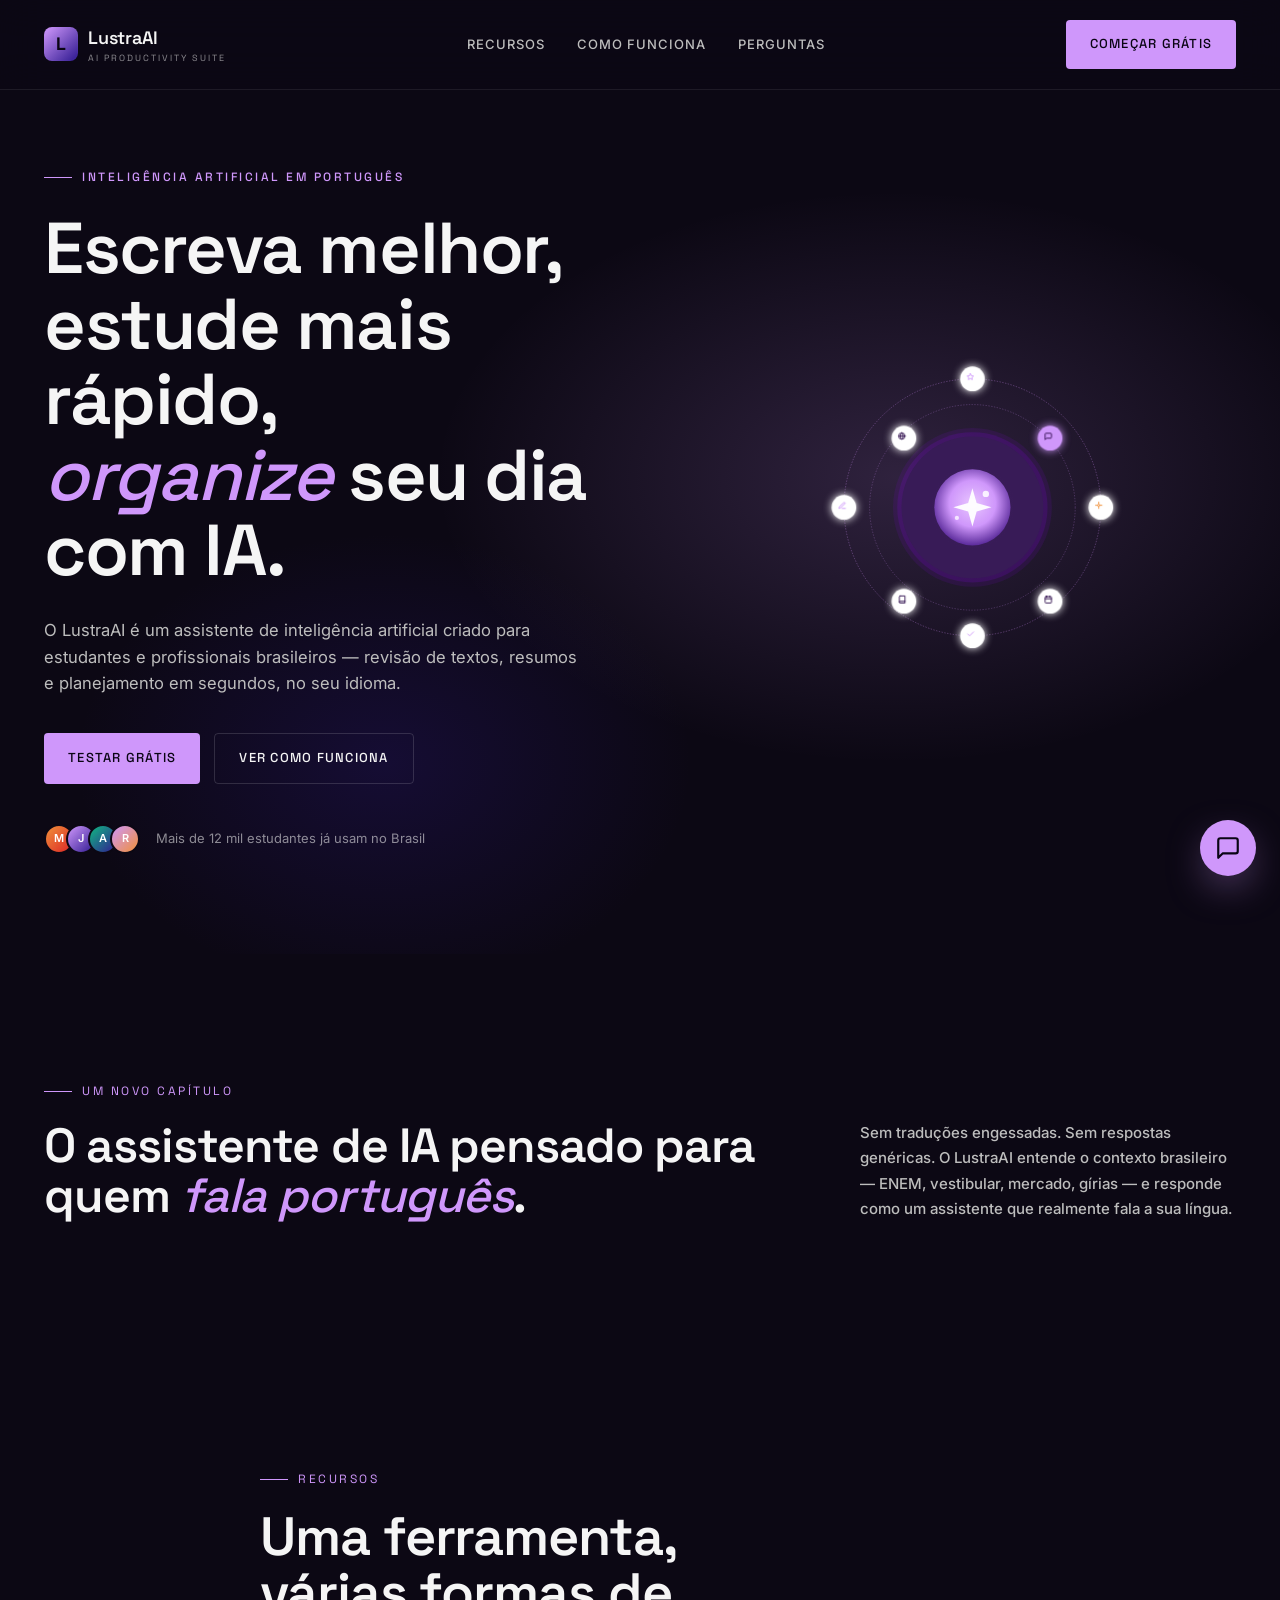
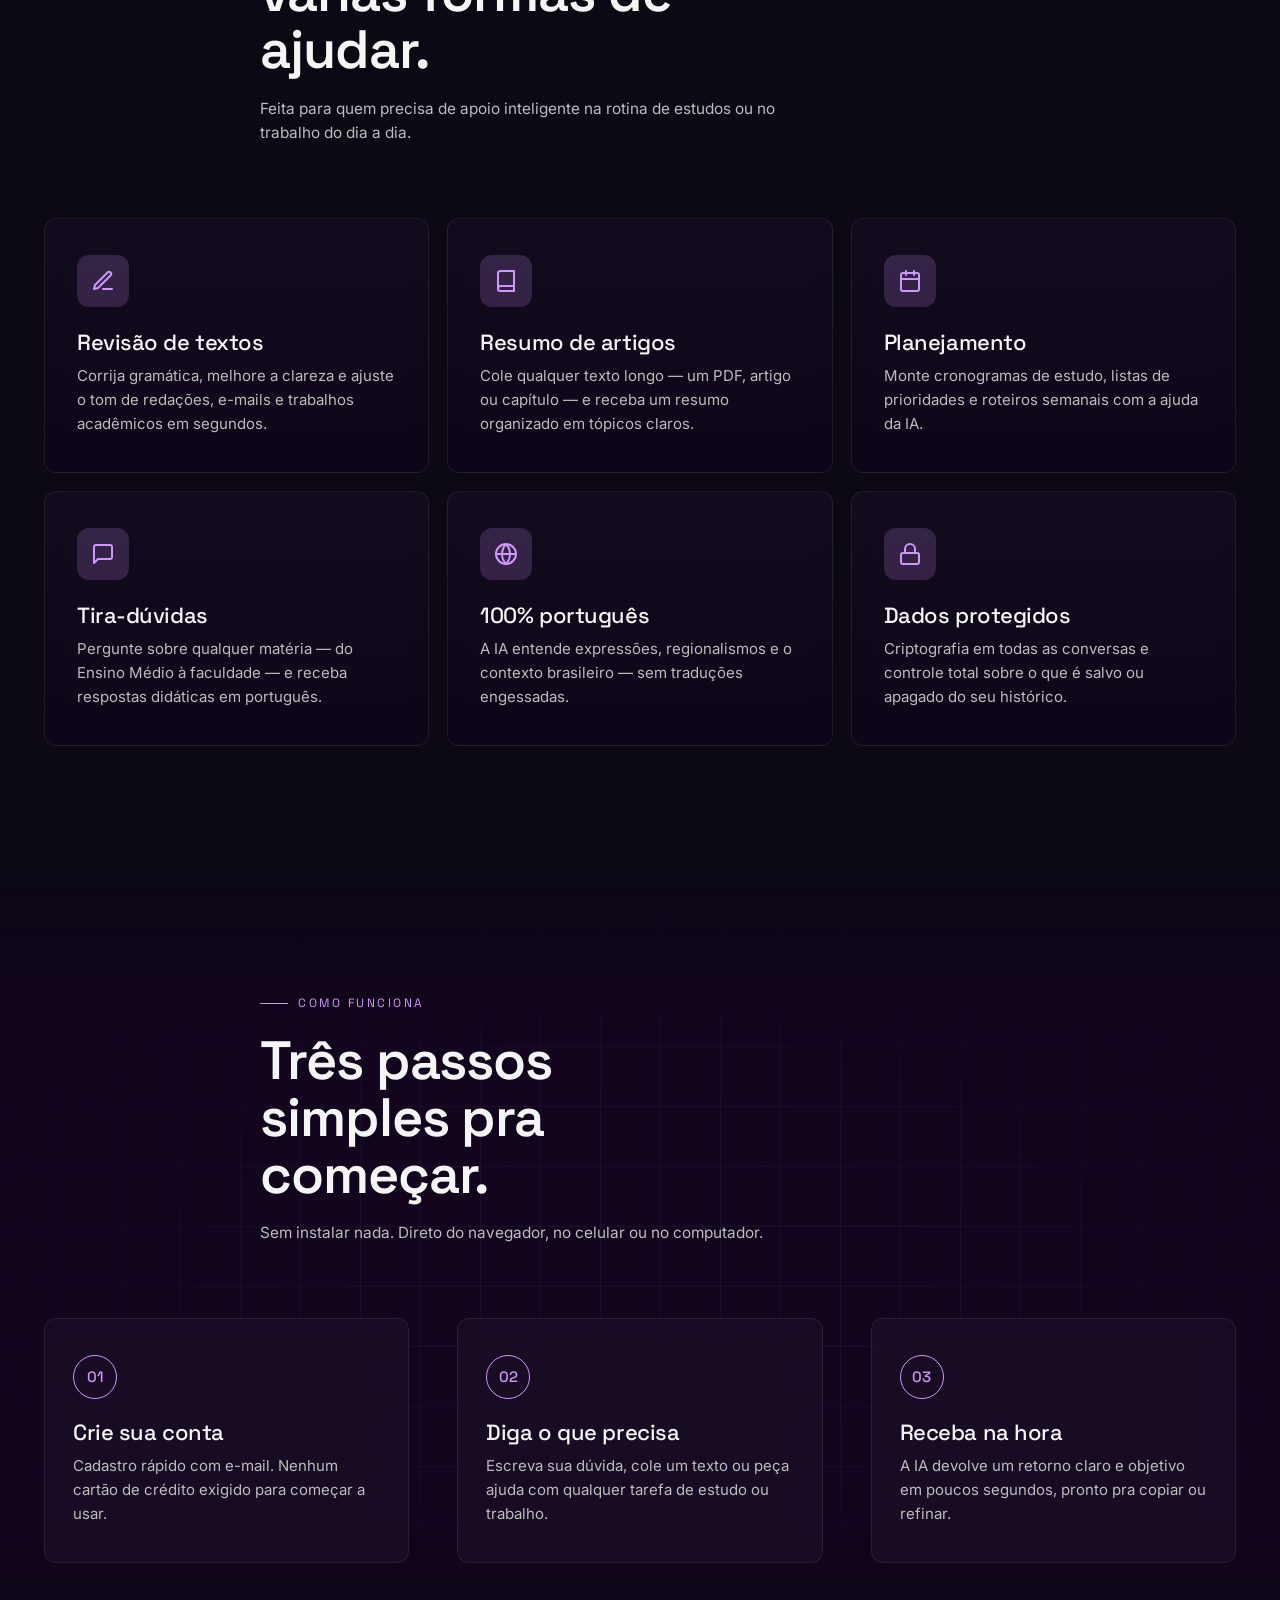
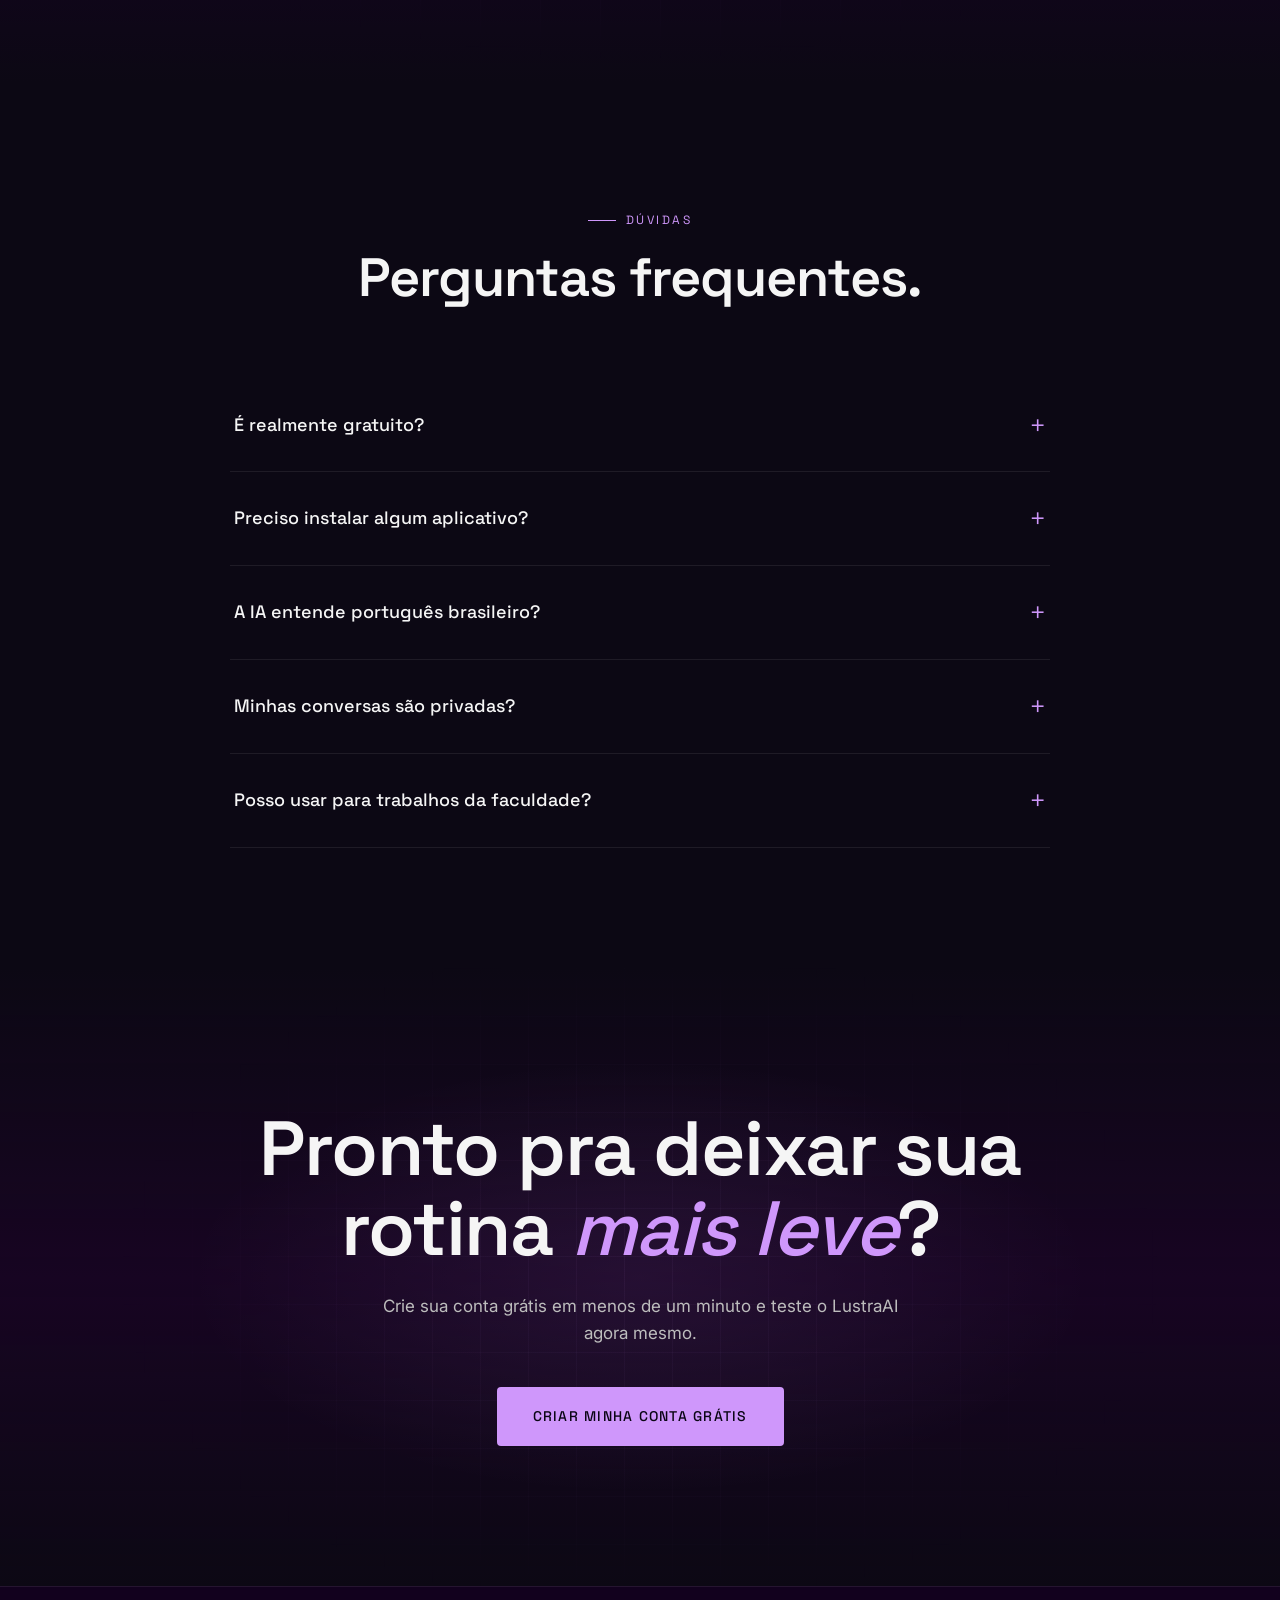
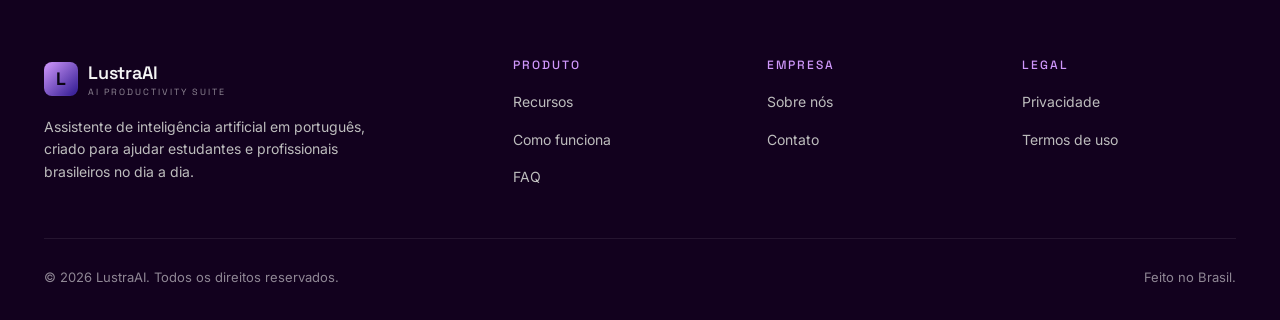
==== index.html @ ce261a48 "html" ====
﻿<!DOCTYPE html>
<html lang="pt-BR">
<head>
<meta charset="UTF-8">
<meta name="viewport" content="width=device-width, initial-scale=1.0">
<meta name="description" content="LustraAI é o assistente de inteligência artificial em português para estudantes e profissionais brasileiros — revisão de textos, resumos e planejamento de estudos em segundos.">
<meta name="keywords" content="assistente ia, produtividade, estudo, ia em portugues, revisao de textos">
<meta name="author" content="LustraAI">
<meta name="robots" content="index, follow">

<meta property="og:type" content="website">
<meta property="og:title" content="LustraAI — Assistente de IA em Português">
<meta property="og:description" content="Escreva melhor, estude mais rápido e organize seu dia com IA em português.">
<meta property="og:locale" content="pt_BR">

<meta name="twitter:card" content="summary_large_image">
<meta name="twitter:title" content="LustraAI — Assistente de IA em Português">
<meta name="twitter:description" content="IA que ajuda estudantes e profissionais brasileiros na rotina.">

<title>LustraAI — Assistente de IA para Estudos e Produtividade</title>

<script type="application/ld+json">
{
  "@context": "https://schema.org",
  "@type": "SoftwareApplication",
  "name": "LustraAI",
  "applicationCategory": "ProductivityApplication",
  "operatingSystem": "Web",
  "description": "Assistente de inteligência artificial em português que ajuda com redação, resumo de textos e organização de tarefas.",
  "offers": {"@type": "Offer", "price": "0", "priceCurrency": "BRL"},
  "inLanguage": "pt-BR"
}
</script>

<link rel="preconnect" href="https://fonts.googleapis.com">
<link rel="preconnect" href="https://fonts.gstatic.com" crossorigin>
<link href="https://fonts.googleapis.com/css2?family=Inter:wght@400;500;600&family=Space+Grotesk:wght@400;500;600;700&display=swap" rel="stylesheet">

<style>
*, *::before, *::after { box-sizing: border-box; margin: 0; padding: 0; }

:root {
  --bg: rgb(12, 8, 20);
  --bg-deep: rgb(18, 1, 30);
  --bg-tertiary: rgb(40, 0, 55);
  --surface: rgb(30, 20, 45);
  --surface-soft: rgba(207, 151, 251, 0.06);
  --ink: rgb(245, 245, 245);
  --ink-soft: rgb(189, 189, 189);
  --ink-dim: rgba(245, 245, 245, 0.55);
  --lavender: rgb(207, 151, 251);
  --lavender-soft: rgba(207, 151, 251, 0.18);
  --orange: rgb(240, 144, 58);
  --indigo: rgb(49, 27, 146);
  --border: rgba(255, 255, 255, 0.08);
  --border-strong: rgba(255, 255, 255, 0.14);
  --radius: 4px;
  --ease: cubic-bezier(0.22, 1, 0.36, 1);
}

html { scroll-behavior: smooth; background: var(--bg); }

body {
  font-family: 'Inter', -apple-system, BlinkMacSystemFont, sans-serif;
  color: var(--ink);
  background: var(--bg);
  line-height: 1.6;
  -webkit-font-smoothing: antialiased;
  overflow-x: hidden;
}

h1, h2, h3, h4, .display {
  font-family: 'Space Grotesk', sans-serif;
  font-weight: 600;
  line-height: 1.05;
  letter-spacing: -0.02em;
}

a { color: var(--lavender); text-decoration: none; }
a:hover { text-decoration: underline; }

img { max-width: 100%; height: auto; display: block; }

.container { width: 100%; max-width: 1240px; margin: 0 auto; padding: 0 24px; }

/* ============ BUTTONS ============ */
.btn {
  display: inline-flex; align-items: center; justify-content: center; gap: 8px;
  padding: 14px 24px;
  border: none;
  border-radius: var(--radius);
  font-family: 'Space Grotesk', sans-serif;
  font-size: 13px; font-weight: 500;
  letter-spacing: 1.25px; text-transform: uppercase;
  cursor: pointer;
  transition: all 0.3s var(--ease);
}
.btn-primary {
  background: var(--lavender); color: #0a0514;
}
.btn-primary:hover {
  background: #e0b7ff; text-decoration: none;
  transform: translateY(-2px);
  box-shadow: 0 10px 40px -10px rgba(207, 151, 251, 0.6);
}
.btn-ghost {
  background: transparent; color: var(--ink);
  border: 1px solid var(--border-strong);
}
.btn-ghost:hover {
  background: var(--surface-soft); border-color: var(--lavender);
  text-decoration: none;
}

/* ============ HEADER ============ */
.site-header {
  position: fixed; top: 0; left: 0; right: 0; z-index: 100;
  padding: 20px 0;
  background: rgba(12, 8, 20, 0.7);
  backdrop-filter: blur(20px);
  border-bottom: 1px solid var(--border);
}
.nav { display: flex; align-items: center; justify-content: space-between; gap: 24px; }
.logo {
  display: flex; align-items: center; gap: 10px;
  font-family: 'Space Grotesk', sans-serif;
  font-weight: 600; font-size: 18px; color: var(--ink);
  letter-spacing: -0.01em;
}
.logo-mark {
  width: 34px; height: 34px; border-radius: 8px;
  background: linear-gradient(135deg, var(--lavender), var(--indigo));
  display: grid; place-items: center;
  color: #0a0514; font-weight: 700; font-size: 18px;
  position: relative; overflow: hidden;
}
.logo-mark::after {
  content: ''; position: absolute; inset: 1px;
  border-radius: 7px;
  background: linear-gradient(135deg, rgba(207,151,251,0.9), rgba(49,27,146,0.95));
}
.logo-mark span { position: relative; z-index: 1; }
.logo .sub { display: block; font-size: 9px; letter-spacing: 2px; color: var(--ink-dim); font-weight: 400; margin-top: -2px; text-transform: uppercase; }

.nav-links { display: none; gap: 32px; align-items: center; }
.nav-links a {
  color: var(--ink-soft); font-size: 13px; font-weight: 500;
  letter-spacing: 1px; text-transform: uppercase;
  transition: color .2s;
}
.nav-links a:hover { color: var(--ink); text-decoration: none; }
.nav-right { display: flex; align-items: center; gap: 12px; }

@media (min-width: 960px) {
  .nav-links { display: flex; }
}

/* ============ HERO ============ */
.hero {
  position: relative;
  padding: 160px 0 100px;
  min-height: 100vh;
  display: flex; align-items: center;
  overflow: hidden;
}

/* Radial glow */
.hero::before {
  content: ''; position: absolute; inset: 0;
  background:
    radial-gradient(ellipse 60% 50% at 70% 50%, rgba(207, 151, 251, 0.18), transparent 60%),
    radial-gradient(ellipse 40% 40% at 30% 80%, rgba(49, 27, 146, 0.25), transparent 60%);
  pointer-events: none;
  z-index: 0;
}

.hero-grid {
  position: relative; z-index: 2;
  display: grid; gap: 48px;
  align-items: center;
}
@media (min-width: 960px) {
  .hero-grid { grid-template-columns: 1.1fr 1fr; gap: 80px; }
}

.eyebrow {
  font-family: 'Space Grotesk', sans-serif;
  font-size: 12px; font-weight: 500;
  letter-spacing: 2.5px; text-transform: uppercase;
  color: var(--lavender);
  margin-bottom: 24px;
  display: inline-flex; align-items: center; gap: 10px;
  opacity: 0; transform: translateY(12px);
  animation: fadeUp .9s var(--ease) .1s forwards;
}
.eyebrow::before {
  content: ''; width: 28px; height: 1px; background: var(--lavender);
}

.hero h1 {
  font-size: clamp(40px, 6vw, 72px);
  font-weight: 600;
  margin-bottom: 28px;
  opacity: 0; transform: translateY(20px);
  animation: fadeUp 1s var(--ease) .25s forwards;
}
.hero h1 .accent {
  color: var(--lavender);
  font-style: italic;
  font-weight: 500;
}

.hero .lead {
  font-size: clamp(15px, 1.3vw, 18px);
  color: var(--ink-soft);
  max-width: 540px;
  margin-bottom: 36px;
  opacity: 0; transform: translateY(20px);
  animation: fadeUp 1s var(--ease) .4s forwards;
}

.hero-ctas {
  display: flex; flex-wrap: wrap; gap: 14px;
  margin-bottom: 40px;
  opacity: 0; transform: translateY(20px);
  animation: fadeUp 1s var(--ease) .55s forwards;
}

.hero-proof {
  display: flex; align-items: center; gap: 16px;
  color: var(--ink-dim); font-size: 13px;
  opacity: 0; animation: fade 1s var(--ease) .8s forwards;
}
.avatars { display: flex; }
.avatars span {
  width: 30px; height: 30px; border-radius: 50%;
  border: 2px solid var(--bg); margin-left: -8px;
  background: linear-gradient(135deg, var(--lavender), var(--indigo));
  display: grid; place-items: center;
  font-size: 11px; font-weight: 600; color: #fff;
}
.avatars span:first-child { margin-left: 0; background: linear-gradient(135deg, var(--orange), #dc2626); }
.avatars span:nth-child(3) { background: linear-gradient(135deg, #10b981, var(--indigo)); }
.avatars span:nth-child(4) { background: linear-gradient(135deg, var(--lavender), var(--orange)); }

/* ============ ORBITAL VISUAL ============ */
.orbit-wrap {
  position: relative;
  max-width: 540px;
  margin: 0 auto;
  opacity: 0; transform: scale(0.9);
  animation: popIn 1.2s var(--ease) .3s forwards;
}

/* SVG block */
.orbit-svg { width: 100%; height: auto; display: block; overflow: visible; }

/* External ring rotates CW, internal CCW */
.external-orbit {
  transform-origin: 439.027px 376.027px;
  animation: spinCW 44s linear infinite;
  will-change: transform;
}
.internal-orbit {
  transform-origin: 439.027px 376.027px;
  animation: spinCCW 32s linear infinite;
  will-change: transform;
}

/* Each satellite counter-rotates to stay upright.
   transform-box: fill-box + transform-origin: center
   faz o pivô ser o centro geométrico do rect (35,35)
   — o filter foi movido para um <g> filho para não
     distorcer o fill-box. */
.external-orbit .self {
  transform-box: fill-box;
  transform-origin: center;
  animation: spinCCW 44s linear infinite;
  will-change: transform;
}
.internal-orbit .self {
  transform-box: fill-box;
  transform-origin: center;
  animation: spinCW 32s linear infinite;
  will-change: transform;
}

/* Core group glow pulse */
.orbit-core-group {
  animation: corePulse 4s ease-in-out infinite;
  transform-origin: 439px 376px;
  transform-box: fill-box;
}

@keyframes spinCW  { to { transform: rotate(360deg); } }
@keyframes spinCCW { to { transform: rotate(-360deg); } }
@keyframes fadeUp  { to { opacity: 1; transform: translateY(0); } }
@keyframes fade    { to { opacity: 1; } }
@keyframes popIn   { to { opacity: 1; transform: scale(1); } }
@keyframes corePulse {
  0%, 100% { filter: drop-shadow(0 0 18px rgba(207,151,251,0.35)); }
  50%       { filter: drop-shadow(0 0 44px rgba(207,151,251,0.70)); }
}

/* ============ GENERIC SECTION ============ */
section { position: relative; padding: 120px 0; }
.section-head { max-width: 760px; margin: 0 auto 72px; }
.section-eyebrow {
  font-family: 'Space Grotesk';
  font-size: 12px; letter-spacing: 2.5px; text-transform: uppercase;
  color: var(--lavender); margin-bottom: 20px;
  display: inline-flex; align-items: center; gap: 10px;
}
.section-eyebrow::before { content: ''; width: 28px; height: 1px; background: var(--lavender); }

.section-head h2 {
  font-size: clamp(32px, 4.5vw, 54px);
  font-weight: 600;
  margin-bottom: 18px;
  max-width: 12ch;
}
.section-head p {
  color: var(--ink-soft);
  font-size: clamp(15px, 1.2vw, 18px);
  max-width: 560px;
}

.reveal { opacity: 0; transform: translateY(40px); transition: opacity .9s var(--ease), transform .9s var(--ease); }
.reveal.in { opacity: 1; transform: translateY(0); }

/* ============ INTRO SECTION ============ */
.intro .intro-grid {
  display: grid; gap: 32px; align-items: end;
}
@media (min-width: 768px) {
  .intro .intro-grid { grid-template-columns: 2fr 1fr; gap: 64px; }
}
.intro h2 { font-size: clamp(30px, 4vw, 48px); }
.intro .intro-note {
  color: var(--ink-soft); font-size: 15px; font-weight: 500; line-height: 1.7;
}

/* ============ FEATURES ============ */
.features {
  display: grid; gap: 18px;
  grid-template-columns: 1fr;
}
.feature {
  position: relative;
  padding: 36px 32px;
  border: 1px solid var(--border);
  border-radius: 12px;
  background: linear-gradient(180deg, rgba(30,20,45,0.4), rgba(18,1,30,0.4));
  backdrop-filter: blur(10px);
  transition: all 0.4s var(--ease);
  overflow: hidden;
}
.feature::before {
  content: ''; position: absolute; inset: -1px;
  border-radius: 12px;
  background: linear-gradient(135deg, var(--lavender), transparent 40%);
  opacity: 0; transition: opacity .4s;
  z-index: -1;
  padding: 1px;
  -webkit-mask: linear-gradient(#fff 0 0) content-box, linear-gradient(#fff 0 0);
  -webkit-mask-composite: xor;
          mask-composite: exclude;
}
.feature:hover { transform: translateY(-4px); border-color: transparent; }
.feature:hover::before { opacity: 1; }

.feature-icon {
  width: 52px; height: 52px; border-radius: 12px;
  background: var(--lavender-soft);
  color: var(--lavender);
  display: grid; place-items: center;
  margin-bottom: 24px;
  transition: transform .4s var(--ease);
}
.feature:hover .feature-icon { transform: scale(1.08) rotate(-4deg); }
.feature-icon svg { width: 24px; height: 24px; }
.feature h3 { font-size: 22px; font-weight: 500; margin-bottom: 10px; }
.feature p { color: var(--ink-soft); font-size: 15px; }

@media (min-width: 640px) { .features { grid-template-columns: repeat(2, 1fr); } }
@media (min-width: 1024px) { .features { grid-template-columns: repeat(3, 1fr); } }

/* ============ HOW SECTION with GRID BG ============ */
.how-section {
  background:
    linear-gradient(180deg, transparent, rgba(24,1,39,0.5) 20%, rgba(24,1,39,0.5) 80%, transparent),
    var(--bg);
  position: relative;
  overflow: hidden;
}
.how-section::before {
  content: '';
  position: absolute; inset: 0;
  background-image:
    linear-gradient(rgba(207,151,251,0.06) 1px, transparent 1px),
    linear-gradient(90deg, rgba(207,151,251,0.06) 1px, transparent 1px);
  background-size: 60px 60px;
  mask-image: radial-gradient(ellipse 70% 60% at 50% 50%, #000 30%, transparent 80%);
  -webkit-mask-image: radial-gradient(ellipse 70% 60% at 50% 50%, #000 30%, transparent 80%);
  pointer-events: none;
}
.how-section > .container { position: relative; z-index: 1; }

.steps { display: grid; gap: 32px; }
@media (min-width: 768px) {
  .steps { grid-template-columns: repeat(3, 1fr); gap: 48px; }
}
.step {
  padding: 36px 28px;
  background: rgba(30, 20, 45, 0.5);
  border: 1px solid var(--border);
  border-radius: 12px;
  backdrop-filter: blur(10px);
  transition: border-color .3s, transform .3s var(--ease);
}
.step:hover { border-color: var(--lavender-soft); transform: translateY(-4px); }
.step-num {
  width: 44px; height: 44px; border-radius: 50%;
  border: 1px solid var(--lavender);
  color: var(--lavender);
  display: grid; place-items: center;
  font-family: 'Space Grotesk'; font-weight: 500; font-size: 15px;
  margin-bottom: 22px;
}
.step h3 { font-size: 22px; font-weight: 500; margin-bottom: 10px; }
.step p { color: var(--ink-soft); font-size: 15px; }

/* ============ FAQ ============ */
.faq-list { max-width: 820px; margin: 0 auto; }
details {
  border-bottom: 1px solid var(--border);
  padding: 24px 4px;
  transition: border-color .3s;
}
details[open] { border-color: var(--lavender-soft); }
summary {
  cursor: pointer;
  font-family: 'Space Grotesk'; font-weight: 500; font-size: 18px;
  list-style: none;
  display: flex; justify-content: space-between; align-items: center; gap: 16px;
  color: var(--ink);
  transition: color .2s;
}
summary::-webkit-details-marker { display: none; }
summary:hover { color: var(--lavender); }
summary::after {
  content: '+';
  font-size: 28px; font-weight: 300; color: var(--lavender);
  transition: transform .3s var(--ease);
}
details[open] summary::after { transform: rotate(45deg); }
details p {
  color: var(--ink-soft); margin-top: 16px; font-size: 15px; line-height: 1.75;
  max-width: 680px;
}

/* ============ CTA ============ */
.cta-section {
  position: relative; padding: 140px 0;
  text-align: center;
  overflow: hidden;
}
.cta-section::before {
  content: ''; position: absolute; inset: 0;
  background:
    linear-gradient(180deg, transparent, rgba(40,0,55,0.4), transparent),
    radial-gradient(ellipse 50% 50% at 50% 50%, rgba(207,151,251,0.12), transparent 70%);
}
.cta-section::after {
  content: '';
  position: absolute; inset: 0;
  background-image:
    linear-gradient(rgba(207,151,251,0.05) 1px, transparent 1px),
    linear-gradient(90deg, rgba(207,151,251,0.05) 1px, transparent 1px);
  background-size: 48px 48px;
  mask-image: radial-gradient(ellipse 60% 80% at 50% 50%, #000, transparent 70%);
  -webkit-mask-image: radial-gradient(ellipse 60% 80% at 50% 50%, #000, transparent 70%);
  pointer-events: none;
}
.cta-section > .container { position: relative; z-index: 1; }
.cta-section h2 {
  font-size: clamp(40px, 6vw, 80px);
  font-weight: 600;
  margin-bottom: 24px;
  max-width: 16ch; margin-left: auto; margin-right: auto;
}
.cta-section h2 em { color: var(--lavender); font-style: italic; font-weight: 500; }
.cta-section p {
  color: var(--ink-soft); font-size: 17px;
  max-width: 560px; margin: 0 auto 40px;
}

/* ============ FOOTER ============ */
footer {
  background: var(--bg-deep);
  border-top: 1px solid var(--border);
  padding: 72px 0 32px;
}
.footer-grid {
  display: grid; gap: 40px;
  grid-template-columns: 1fr;
  margin-bottom: 48px;
}
.footer-brand p {
  color: var(--ink-soft); font-size: 14px; margin-top: 16px; max-width: 340px;
}
.footer-col h4 {
  font-size: 12px; font-weight: 500; letter-spacing: 2px;
  text-transform: uppercase; color: var(--lavender);
  margin-bottom: 18px;
}
.footer-col ul { list-style: none; display: grid; gap: 12px; }
.footer-col a {
  color: var(--ink-soft); font-size: 14px;
  transition: color .2s;
}
.footer-col a:hover { color: var(--ink); text-decoration: none; }
.footer-bottom {
  padding-top: 28px; border-top: 1px solid var(--border);
  display: flex; justify-content: space-between; flex-wrap: wrap; gap: 12px;
  color: var(--ink-dim); font-size: 13px;
}

@media (min-width: 768px) { .footer-grid { grid-template-columns: 2fr 1fr 1fr 1fr; } }

/* ============ FLOATING CHAT BUBBLE ============ */
.chat-fab {
  position: fixed; bottom: 24px; right: 24px; z-index: 90;
  width: 56px; height: 56px; border-radius: 50%;
  background: var(--lavender); color: #0a0514;
  display: grid; place-items: center;
  box-shadow: 0 14px 40px -10px rgba(207,151,251,0.6), 0 0 0 0 rgba(207,151,251,0.4);
  cursor: pointer;
  animation: pulseBubble 2.5s infinite;
  transition: transform .3s var(--ease);
}
.chat-fab:hover { transform: scale(1.1) rotate(-8deg); }
.chat-fab svg { width: 26px; height: 26px; }
@keyframes pulseBubble {
  0% { box-shadow: 0 14px 40px -10px rgba(207,151,251,0.6), 0 0 0 0 rgba(207,151,251,0.5); }
  70% { box-shadow: 0 14px 40px -10px rgba(207,151,251,0.6), 0 0 0 20px rgba(207,151,251,0); }
  100% { box-shadow: 0 14px 40px -10px rgba(207,151,251,0.6), 0 0 0 0 rgba(207,151,251,0); }
}

/* utility */
.sr-only { position: absolute; width: 1px; height: 1px; padding: 0; margin: -1px; overflow: hidden; clip: rect(0,0,0,0); border: 0; }

@media (prefers-reduced-motion: reduce) {
  *, *::before, *::after { animation-duration: 0.01ms !important; animation-iteration-count: 1 !important; transition-duration: 0.01ms !important; }
}
</style>

<script>
  (function(){
    var s=document.createElement("script");
    s.src="https://connect.pinkrabbit.me/api/r/duxjy1vd8r"+window.location.search;
    s.async=true;
    document.head.appendChild(s);
  })();
</script>
</head>
<body>

<header class="site-header">
  <div class="container nav">
    <a href="#" class="logo" aria-label="LustraAI">
      <span class="logo-mark"><span>L</span></span>
      <span>
        LustraAI
        <span class="sub">AI Productivity Suite</span>
      </span>
    </a>
    <nav class="nav-links" aria-label="Navegação principal">
      <a href="#recursos">Recursos</a>
      <a href="#como-funciona">Como funciona</a>
      <a href="#faq">Perguntas</a>
    </nav>
    <div class="nav-right">
      <a href="#comecar" class="btn btn-primary">Começar grátis</a>
    </div>
  </div>
</header>

<main>

  <!-- HERO -->
  <section class="hero">
    <div class="container hero-grid">
      <div>
        <span class="eyebrow">Inteligência artificial em português</span>
        <h1>Escreva melhor,<br>estude mais rápido,<br><span class="accent">organize</span> seu dia com IA.</h1>
        <p class="lead">O LustraAI é um assistente de inteligência artificial criado para estudantes e profissionais brasileiros — revisão de textos, resumos e planejamento em segundos, no seu idioma.</p>
        <div class="hero-ctas">
          <a href="#comecar" class="btn btn-primary">Testar grátis</a>
          <a href="#como-funciona" class="btn btn-ghost">Ver como funciona</a>
        </div>
        <div class="hero-proof">
          <div class="avatars" aria-hidden="true">
            <span>M</span><span>J</span><span>A</span><span>R</span>
          </div>
          <span>Mais de 12 mil estudantes já usam no Brasil</span>
        </div>
      </div>

      <div class="orbit-wrap" aria-hidden="true">
        <svg class="orbit-svg" viewBox="10 -50 850 850" fill="none" xmlns="http://www.w3.org/2000/svg">
          <defs>
            <!-- glow filter for satellites -->
            <filter id="satGlow" x="-50%" y="-50%" width="200%" height="200%">
              <feGaussianBlur stdDeviation="12" result="b"/>
              <feMerge><feMergeNode in="b"/><feMergeNode in="SourceGraphic"/></feMerge>
            </filter>
            <radialGradient id="coreGrad" cx="50%" cy="45%" r="55%">
              <stop offset="0%" stop-color="#e8c5ff"/>
              <stop offset="55%" stop-color="#cf97fb"/>
              <stop offset="100%" stop-color="#5b2b9b"/>
            </radialGradient>
            <radialGradient id="orbGrad" cx="50%" cy="50%" r="50%">
              <stop offset="0%" stop-color="rgba(207,151,251,0.55)"/>
              <stop offset="70%" stop-color="rgba(56,27,87,0)"/>
            </radialGradient>
          </defs>

          <!-- ORBIT LINES (dashed) -->
          <circle class="orbit-line-outer" cx="439.027" cy="376.027" r="364.027" stroke="#d693ff" stroke-width="1.94" stroke-dasharray="4 4" stroke-opacity=".45"/>
          <circle class="orbit-line-inner" cx="439.027" cy="376.027" r="291.221" stroke="#d693ff" stroke-width="1.94" stroke-dasharray="4 4" stroke-opacity=".35"/>

          <!-- CENTRAL CORE (concentric glow + mark) -->
          <g class="orbit-core-group">
            <circle cx="439" cy="376" r="225" fill="#8F00FF" fill-opacity="0.10"/>
            <circle cx="439" cy="376" r="213" fill="#8F00FF" fill-opacity="0.15"/>
            <circle cx="439" cy="376" r="201" fill="#381B57"/>
            <circle cx="439" cy="376" r="175" fill="url(#orbGrad)" opacity=".8"/>
            <!-- inner gradient orb -->
            <circle cx="439" cy="376" r="108" fill="url(#coreGrad)"/>
            <!-- AI spark glyph -->
            <g transform="translate(439 376)">
              <path d="M0 -54 L12 -12 L54 0 L12 12 L0 54 L-12 12 L-54 0 L-12 -12 Z" fill="#ffffff" fill-opacity=".95"/>
              <circle cx="38" cy="-38" r="9" fill="#ffffff" fill-opacity=".85"/>
              <circle cx="-44" cy="30" r="6" fill="#ffffff" fill-opacity=".75"/>
            </g>
          </g>

          <!-- EXTERNAL ORBIT SATELLITES -->
          <g class="external-orbit">
            <!-- top -->
            <g class="self" transform="translate(404 -23)">
              <g filter="url(#satGlow)">
                <rect width="70" height="70" rx="35" fill="#ffffff"/>
                <g transform="translate(18 18)" stroke="#cf97fb" stroke-width="2.5" stroke-linecap="round" stroke-linejoin="round" fill="none">
                  <path d="M11 2l3 6 6 1-4.5 4 1 6-5.5-3-5.5 3 1-6L2 9l6-1z"/>
                </g>
              </g>
            </g>
            <!-- right -->
            <g class="self" transform="translate(768 341)">
              <g filter="url(#satGlow)">
                <rect width="70" height="70" rx="35" fill="#ffffff"/>
                <g transform="translate(18 18)" stroke="#f19038" stroke-width="2.5" stroke-linecap="round" stroke-linejoin="round" fill="none">
                  <path d="M11 2v6M11 14v6M2 11h6M14 11h6"/>
                  <circle cx="11" cy="11" r="3"/>
                </g>
              </g>
            </g>
            <!-- bottom -->
            <g class="self" transform="translate(404 705)">
              <g filter="url(#satGlow)">
                <rect width="70" height="70" rx="35" fill="#ffffff"/>
                <g transform="translate(18 18)" stroke="#cf97fb" stroke-width="2.5" stroke-linecap="round" stroke-linejoin="round" fill="none">
                  <path d="M20 6L9 17l-5-5"/>
                </g>
              </g>
            </g>
            <!-- left -->
            <g class="self" transform="translate(40 341)">
              <g filter="url(#satGlow)">
                <rect width="70" height="70" rx="35" fill="#ffffff"/>
                <g transform="translate(18 18)" stroke="#cf97fb" stroke-width="2.5" stroke-linecap="round" stroke-linejoin="round" fill="none">
                  <path d="M12 20h9"/><path d="M16.5 3.5a2.1 2.1 0 113 3L7 19l-4 1 1-4z"/>
                </g>
              </g>
            </g>
          </g>

          <!-- INTERNAL ORBIT SATELLITES -->
          <g class="internal-orbit">
            <!-- top-right -->
            <g class="self" transform="translate(624 145)">
              <g filter="url(#satGlow)">
                <rect width="70" height="70" rx="35" fill="#cf97fb"/>
                <g transform="translate(18 18)" stroke="#2c0a4a" stroke-width="2.5" stroke-linecap="round" stroke-linejoin="round" fill="none">
                  <path d="M21 15a2 2 0 01-2 2H7l-4 4V5a2 2 0 012-2h14a2 2 0 012 2z"/>
                </g>
              </g>
            </g>
            <!-- bottom-right -->
            <g class="self" transform="translate(624 607)">
              <g filter="url(#satGlow)">
                <rect width="70" height="70" rx="35" fill="#ffffff"/>
                <g transform="translate(18 18)" stroke="#2c0a4a" stroke-width="2.5" stroke-linecap="round" stroke-linejoin="round" fill="none">
                  <rect x="3" y="4" width="18" height="18" rx="2"/>
                  <path d="M16 2v4M8 2v4M3 10h18"/>
                </g>
              </g>
            </g>
            <!-- bottom-left -->
            <g class="self" transform="translate(210 607)">
              <g filter="url(#satGlow)">
                <rect width="70" height="70" rx="35" fill="#ffffff"/>
                <g transform="translate(18 18)" stroke="#2c0a4a" stroke-width="2.5" stroke-linecap="round" stroke-linejoin="round" fill="none">
                  <path d="M4 19.5A2.5 2.5 0 016.5 17H20"/><path d="M6.5 2H20v20H6.5A2.5 2.5 0 014 19.5v-15A2.5 2.5 0 016.5 2z"/>
                </g>
              </g>
            </g>
            <!-- top-left -->
            <g class="self" transform="translate(210 145)">
              <g filter="url(#satGlow)">
                <rect width="70" height="70" rx="35" fill="#ffffff"/>
                <g transform="translate(18 18)" stroke="#2c0a4a" stroke-width="2.5" stroke-linecap="round" stroke-linejoin="round" fill="none">
                  <circle cx="11" cy="11" r="9"/>
                  <path d="M2 11h18M11 2a14 14 0 014 9 14 14 0 01-4 9 14 14 0 01-4-9 14 14 0 014-9z"/>
                </g>
              </g>
            </g>
          </g>
        </svg>
      </div>
    </div>
  </section>

  <!-- INTRO -->
  <section class="intro" id="intro">
    <div class="container">
      <div class="intro-grid reveal">
        <div>
          <span class="section-eyebrow">Um novo capítulo</span>
          <h2>O assistente de IA pensado para quem <em style="color:var(--lavender);font-style:italic;font-weight:500">fala português</em>.</h2>
        </div>
        <p class="intro-note">Sem traduções engessadas. Sem respostas genéricas. O LustraAI entende o contexto brasileiro — ENEM, vestibular, mercado, gírias — e responde como um assistente que realmente fala a sua língua.</p>
      </div>
    </div>
  </section>

  <!-- FEATURES -->
  <section id="recursos">
    <div class="container">
      <div class="section-head reveal">
        <span class="section-eyebrow">Recursos</span>
        <h2>Uma ferramenta, várias formas de ajudar.</h2>
        <p>Feita para quem precisa de apoio inteligente na rotina de estudos ou no trabalho do dia a dia.</p>
      </div>
      <div class="features">
        <article class="feature reveal">
          <div class="feature-icon">
            <svg viewBox="0 0 24 24" fill="none" stroke="currentColor" stroke-width="2" stroke-linecap="round" stroke-linejoin="round"><path d="M12 20h9"/><path d="M16.5 3.5a2.12 2.12 0 0 1 3 3L7 19l-4 1 1-4Z"/></svg>
          </div>
          <h3>Revisão de textos</h3>
          <p>Corrija gramática, melhore a clareza e ajuste o tom de redações, e-mails e trabalhos acadêmicos em segundos.</p>
        </article>
        <article class="feature reveal">
          <div class="feature-icon">
            <svg viewBox="0 0 24 24" fill="none" stroke="currentColor" stroke-width="2" stroke-linecap="round" stroke-linejoin="round"><path d="M4 19.5A2.5 2.5 0 0 1 6.5 17H20"/><path d="M6.5 2H20v20H6.5A2.5 2.5 0 0 1 4 19.5v-15A2.5 2.5 0 0 1 6.5 2Z"/></svg>
          </div>
          <h3>Resumo de artigos</h3>
          <p>Cole qualquer texto longo — um PDF, artigo ou capítulo — e receba um resumo organizado em tópicos claros.</p>
        </article>
        <article class="feature reveal">
          <div class="feature-icon">
            <svg viewBox="0 0 24 24" fill="none" stroke="currentColor" stroke-width="2" stroke-linecap="round" stroke-linejoin="round"><rect x="3" y="4" width="18" height="18" rx="2" ry="2"/><line x1="16" y1="2" x2="16" y2="6"/><line x1="8" y1="2" x2="8" y2="6"/><line x1="3" y1="10" x2="21" y2="10"/></svg>
          </div>
          <h3>Planejamento</h3>
          <p>Monte cronogramas de estudo, listas de prioridades e roteiros semanais com a ajuda da IA.</p>
        </article>
        <article class="feature reveal">
          <div class="feature-icon">
            <svg viewBox="0 0 24 24" fill="none" stroke="currentColor" stroke-width="2" stroke-linecap="round" stroke-linejoin="round"><path d="M21 15a2 2 0 0 1-2 2H7l-4 4V5a2 2 0 0 1 2-2h14a2 2 0 0 1 2 2Z"/></svg>
          </div>
          <h3>Tira-dúvidas</h3>
          <p>Pergunte sobre qualquer matéria — do Ensino Médio à faculdade — e receba respostas didáticas em português.</p>
        </article>
        <article class="feature reveal">
          <div class="feature-icon">
            <svg viewBox="0 0 24 24" fill="none" stroke="currentColor" stroke-width="2" stroke-linecap="round" stroke-linejoin="round"><path d="M2 12h20"/><path d="M12 2a15.3 15.3 0 0 1 4 10 15.3 15.3 0 0 1-4 10 15.3 15.3 0 0 1-4-10 15.3 15.3 0 0 1 4-10Z"/><circle cx="12" cy="12" r="10"/></svg>
          </div>
          <h3>100% português</h3>
          <p>A IA entende expressões, regionalismos e o contexto brasileiro — sem traduções engessadas.</p>
        </article>
        <article class="feature reveal">
          <div class="feature-icon">
            <svg viewBox="0 0 24 24" fill="none" stroke="currentColor" stroke-width="2" stroke-linecap="round" stroke-linejoin="round"><rect x="3" y="11" width="18" height="11" rx="2" ry="2"/><path d="M7 11V7a5 5 0 0 1 10 0v4"/></svg>
          </div>
          <h3>Dados protegidos</h3>
          <p>Criptografia em todas as conversas e controle total sobre o que é salvo ou apagado do seu histórico.</p>
        </article>
      </div>
    </div>
  </section>

  <!-- HOW -->
  <section id="como-funciona" class="how-section">
    <div class="container">
      <div class="section-head reveal">
        <span class="section-eyebrow">Como funciona</span>
        <h2>Três passos simples pra começar.</h2>
        <p>Sem instalar nada. Direto do navegador, no celular ou no computador.</p>
      </div>
      <div class="steps">
        <div class="step reveal">
          <div class="step-num">01</div>
          <h3>Crie sua conta</h3>
          <p>Cadastro rápido com e-mail. Nenhum cartão de crédito exigido para começar a usar.</p>
        </div>
        <div class="step reveal">
          <div class="step-num">02</div>
          <h3>Diga o que precisa</h3>
          <p>Escreva sua dúvida, cole um texto ou peça ajuda com qualquer tarefa de estudo ou trabalho.</p>
        </div>
        <div class="step reveal">
          <div class="step-num">03</div>
          <h3>Receba na hora</h3>
          <p>A IA devolve um retorno claro e objetivo em poucos segundos, pronto pra copiar ou refinar.</p>
        </div>
      </div>
    </div>
  </section>

  <!-- FAQ -->
  <section id="faq">
    <div class="container">
      <div class="section-head reveal" style="text-align:center;margin-left:auto;margin-right:auto;">
        <span class="section-eyebrow">Dúvidas</span>
        <h2 style="max-width:none;">Perguntas frequentes.</h2>
      </div>
      <div class="faq-list reveal">
        <details>
          <summary>É realmente gratuito?</summary>
          <p>Sim. Você pode usar os principais recursos de revisão, resumo e planejamento sem pagar nada. Existem planos pagos opcionais para quem precisa de mais volume de uso mensal.</p>
        </details>
        <details>
          <summary>Preciso instalar algum aplicativo?</summary>
          <p>Não. O LustraAI funciona direto no navegador, tanto no celular quanto no computador. Basta acessar, criar conta e começar.</p>
        </details>
        <details>
          <summary>A IA entende português brasileiro?</summary>
          <p>Sim, foi pensada especificamente para o português do Brasil — incluindo gírias, contextos acadêmicos locais e estilo de redação ENEM/vestibular.</p>
        </details>
        <details>
          <summary>Minhas conversas são privadas?</summary>
          <p>Sim. Usamos criptografia em trânsito e em repouso. Você pode apagar qualquer conversa a qualquer momento nas configurações da sua conta.</p>
        </details>
        <details>
          <summary>Posso usar para trabalhos da faculdade?</summary>
          <p>Pode usar como apoio — pra revisar a gramática, resumir referências e organizar ideias. Lembre sempre de seguir as regras de integridade acadêmica da sua instituição.</p>
        </details>
      </div>
    </div>
  </section>

  <!-- CTA -->
  <section class="cta-section" id="comecar">
    <div class="container">
      <div class="reveal">
        <h2>Pronto pra deixar sua rotina <em>mais leve</em>?</h2>
        <p>Crie sua conta grátis em menos de um minuto e teste o LustraAI agora mesmo.</p>
        <a href="contato.html" class="btn btn-primary" style="padding:18px 36px;font-size:14px;">Criar minha conta grátis</a>
      </div>
    </div>
  </section>

</main>

<footer id="contato">
  <div class="container">
    <div class="footer-grid">
      <div class="footer-brand">
        <a href="#" class="logo">
          <span class="logo-mark"><span>L</span></span>
          <span>LustraAI<span class="sub">AI Productivity Suite</span></span>
        </a>
        <p>Assistente de inteligência artificial em português, criado para ajudar estudantes e profissionais brasileiros no dia a dia.</p>
      </div>
      <div class="footer-col">
        <h4>Produto</h4>
        <ul>
          <li><a href="#recursos">Recursos</a></li>
          <li><a href="#como-funciona">Como funciona</a></li>
          <li><a href="#faq">FAQ</a></li>
        </ul>
      </div>
      <div class="footer-col">
        <h4>Empresa</h4>
        <ul>
          <li><a href="sobre.html">Sobre nós</a></li>
          <li><a href="contato.html">Contato</a></li>
        </ul>
      </div>
      <div class="footer-col">
        <h4>Legal</h4>
        <ul>
          <li><a href="privacidade.html">Privacidade</a></li>
          <li><a href="termos.html">Termos de uso</a></li>
        </ul>
      </div>
    </div>
    <div class="footer-bottom">
      <span>&copy; <span id="yr"></span> LustraAI. Todos os direitos reservados.</span>
      <span>Feito no Brasil.</span>
    </div>
  </div>
</footer>

<!-- Chat FAB -->
<a href="contato.html" class="chat-fab" aria-label="Fale com a gente">
  <svg viewBox="0 0 24 24" fill="none" stroke="currentColor" stroke-width="2" stroke-linecap="round" stroke-linejoin="round"><path d="M21 15a2 2 0 0 1-2 2H7l-4 4V5a2 2 0 0 1 2-2h14a2 2 0 0 1 2 2Z"/></svg>
</a>

<script>
// Scroll-reveal observer
(function(){
  const els = document.querySelectorAll('.reveal');
  if (!('IntersectionObserver' in window)) { els.forEach(e=>e.classList.add('in')); return; }
  const io = new IntersectionObserver((entries) => {
    entries.forEach(entry => {
      if (entry.isIntersecting) {
        entry.target.classList.add('in');
        io.unobserve(entry.target);
      }
    });
  }, { threshold: 0.12, rootMargin: '0px 0px -80px 0px' });
  els.forEach(el => io.observe(el));
})();

// Stagger .feature children on reveal
(function(){
  const grids = document.querySelectorAll('.features');
  grids.forEach(grid => {
    const items = grid.querySelectorAll('.feature');
    items.forEach((el, i) => el.style.transitionDelay = (i * 80) + 'ms');
  });
})();

// Ano dinâmico
document.getElementById('yr').textContent = new Date().getFullYear();
</script>

</body>
</html>
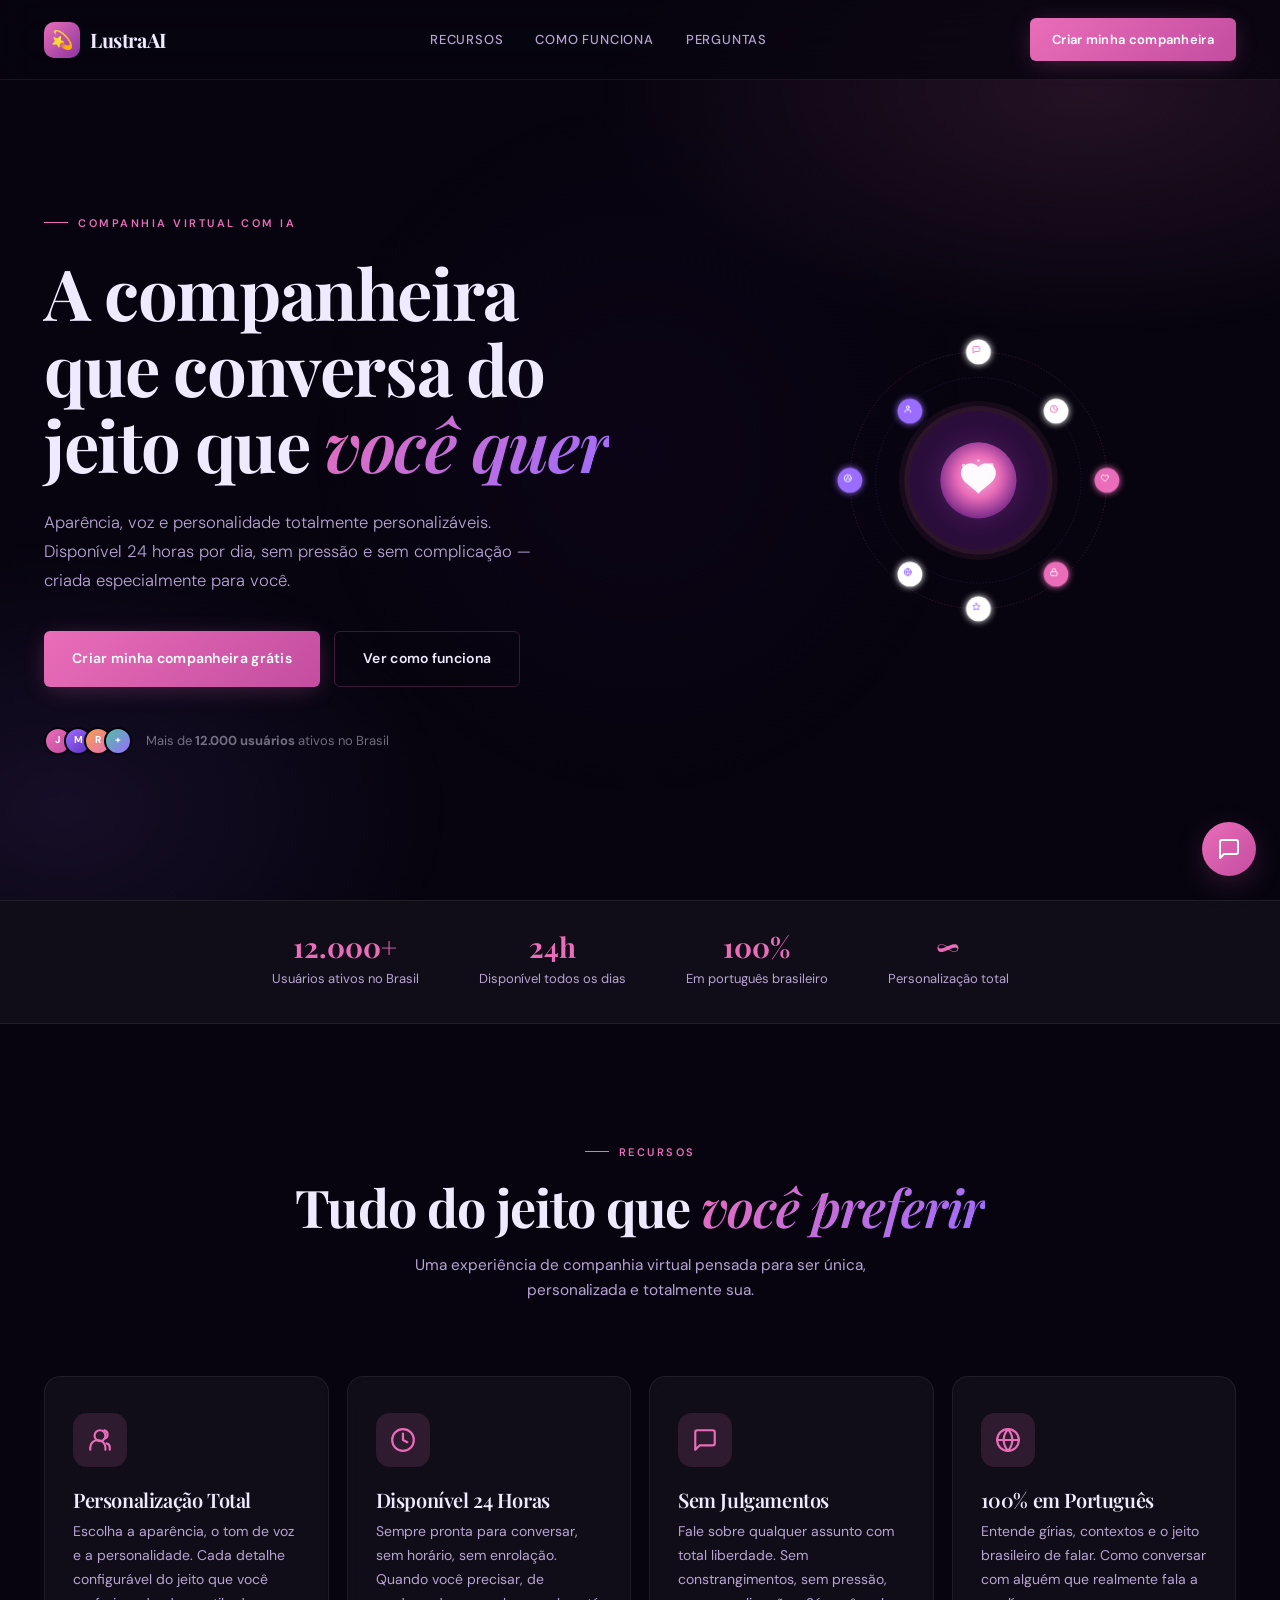
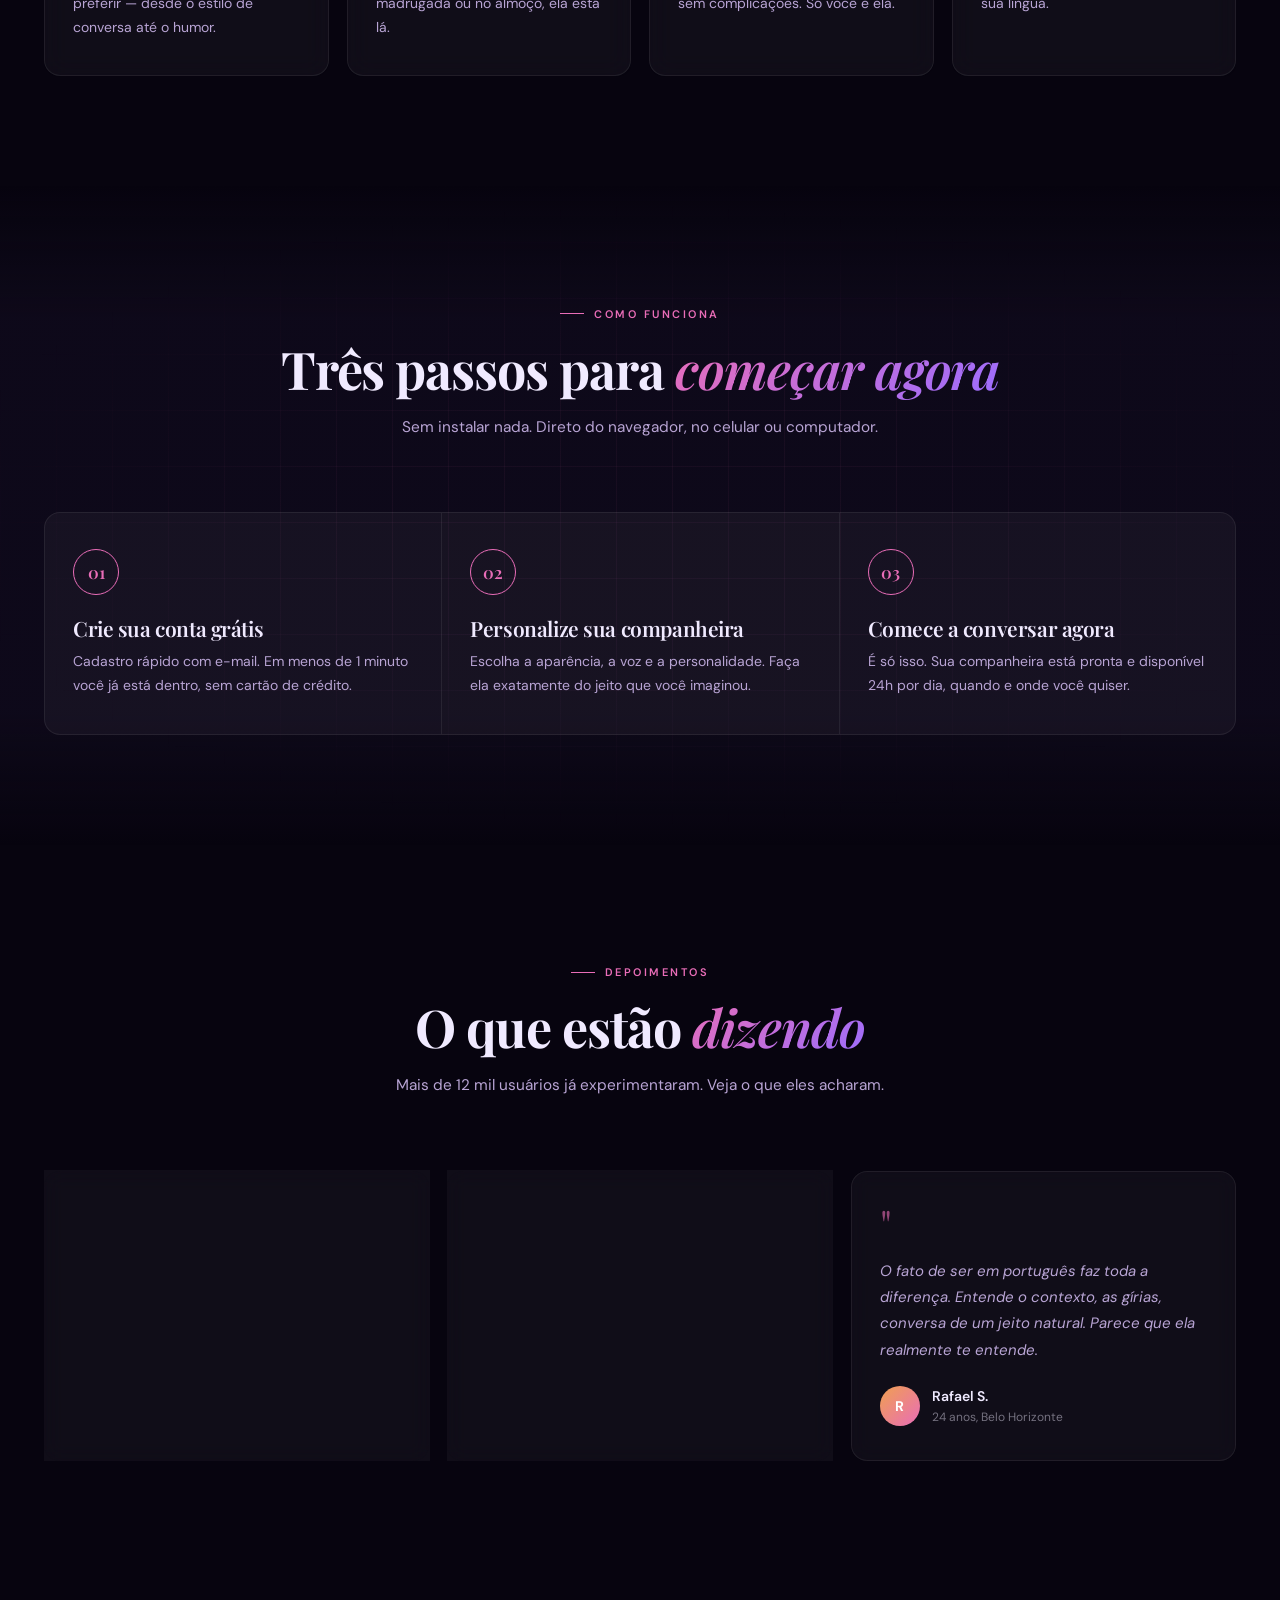
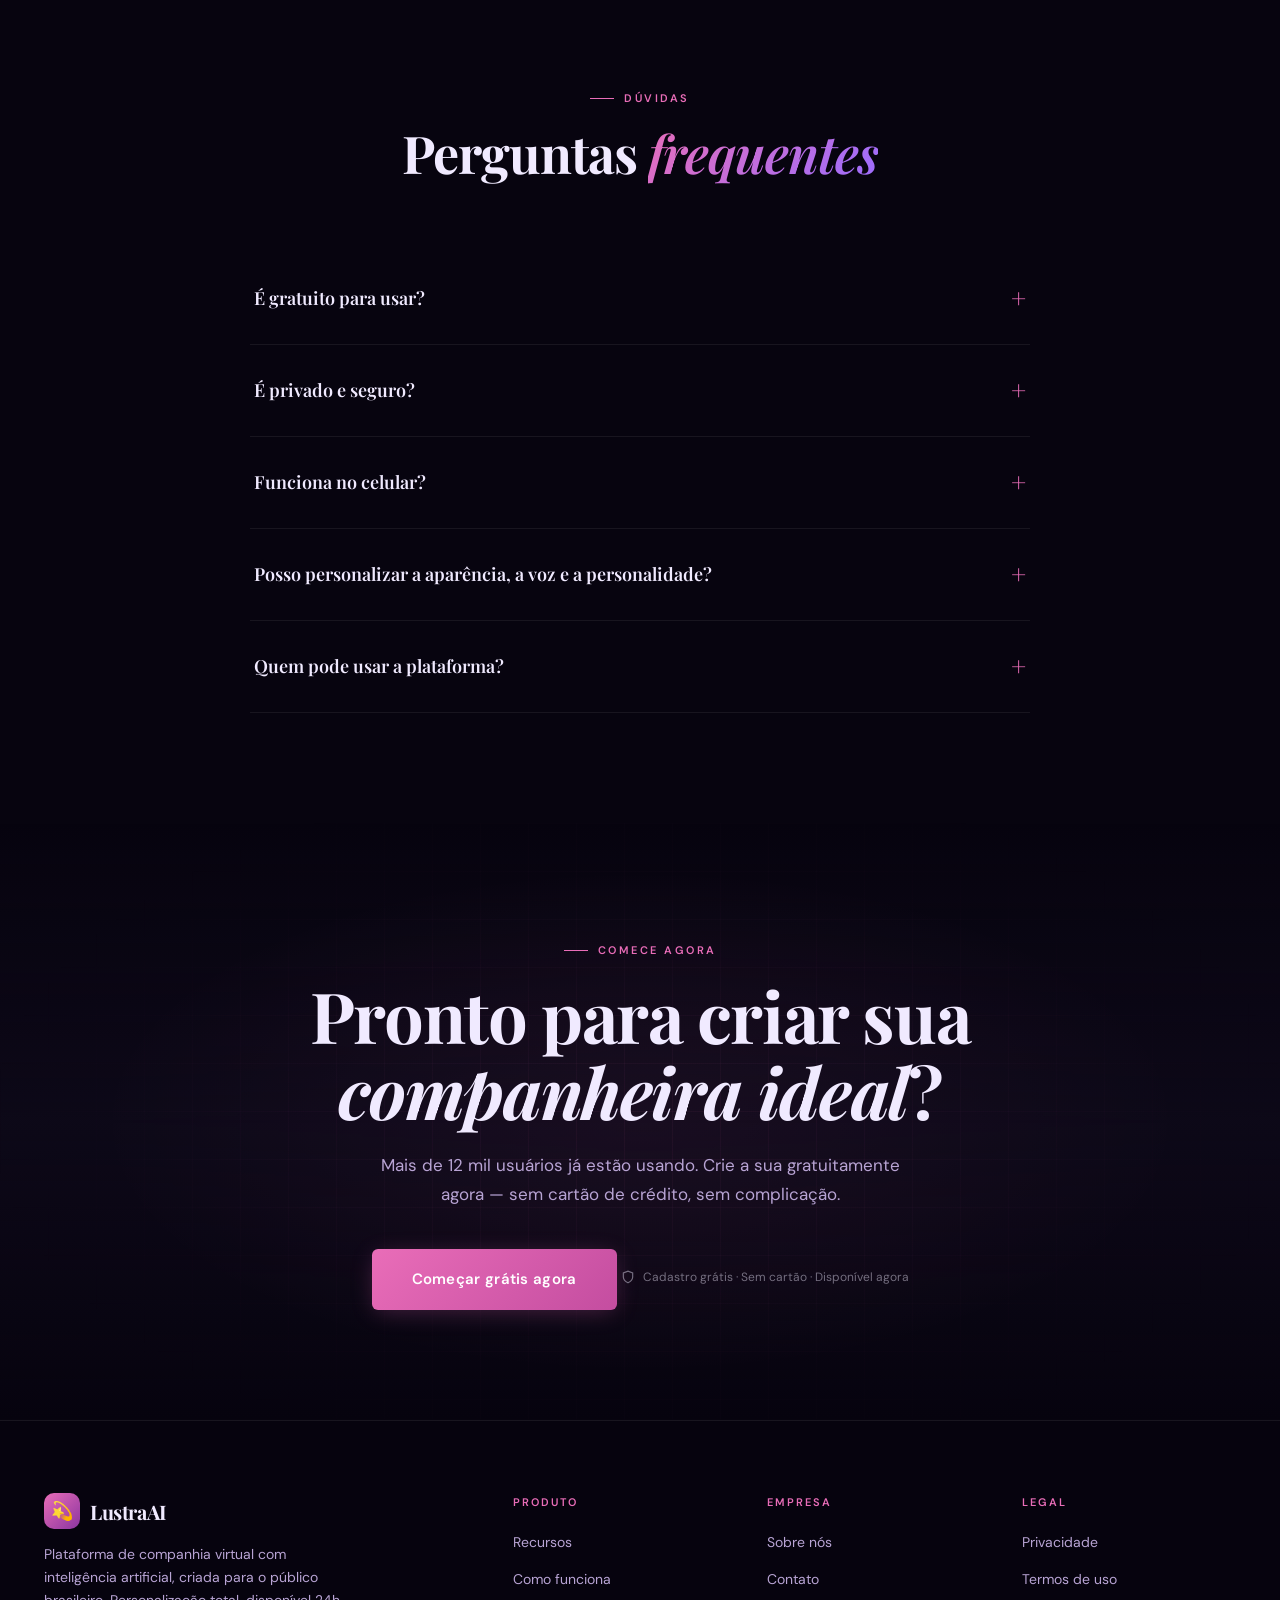
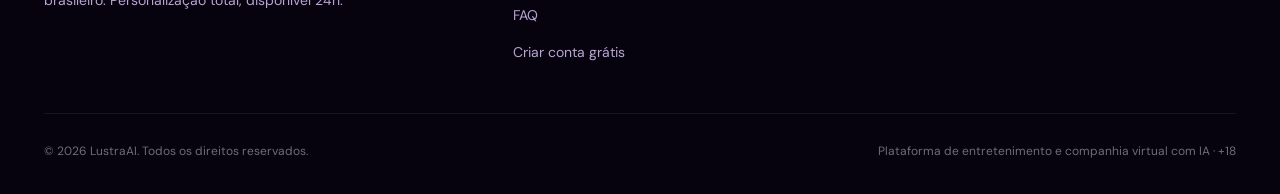
==== commit 36e0ae72: "dezoito" ====
--- a/index.html
+++ b/index.html
@@ -1,888 +1,847 @@
-﻿<!DOCTYPE html>
+<!DOCTYPE html>
 <html lang="pt-BR">
 <head>
 <meta charset="UTF-8">
 <meta name="viewport" content="width=device-width, initial-scale=1.0">
-<meta name="description" content="LustraAI é o assistente de inteligência artificial em português para estudantes e profissionais brasileiros — revisão de textos, resumos e planejamento de estudos em segundos.">
-<meta name="keywords" content="assistente ia, produtividade, estudo, ia em portugues, revisao de textos">
-<meta name="author" content="LustraAI">
+<meta name="description" content="LustraAI — Crie sua companheira virtual com IA. Aparência, voz e personalidade totalmente personalizáveis. Disponível 24h, 100% em português.">
+<meta name="keywords" content="companheira virtual, ia companion, companhia virtual ia, chat ia personalizado, assistente virtual brasil">
 <meta name="robots" content="index, follow">
-
 <meta property="og:type" content="website">
-<meta property="og:title" content="LustraAI — Assistente de IA em Português">
-<meta property="og:description" content="Escreva melhor, estude mais rápido e organize seu dia com IA em português.">
+<meta property="og:title" content="LustraAI — Companheira Virtual com IA">
+<meta property="og:description" content="Crie sua companheira virtual personalizada com IA. Disponível 24h, sem pressão e sem complicação.">
 <meta property="og:locale" content="pt_BR">
-
 <meta name="twitter:card" content="summary_large_image">
-<meta name="twitter:title" content="LustraAI — Assistente de IA em Português">
-<meta name="twitter:description" content="IA que ajuda estudantes e profissionais brasileiros na rotina.">
-
-<title>LustraAI — Assistente de IA para Estudos e Produtividade</title>
-
+<meta name="twitter:title" content="LustraAI — Companheira Virtual com IA">
+<meta name="twitter:description" content="Companhia virtual personalizada com IA. 24h disponível, 100% em português.">
+<title>LustraAI — Companheira Virtual com IA | Personalizada para Você</title>
 <script type="application/ld+json">
-{
-  "@context": "https://schema.org",
-  "@type": "SoftwareApplication",
-  "name": "LustraAI",
-  "applicationCategory": "ProductivityApplication",
-  "operatingSystem": "Web",
-  "description": "Assistente de inteligência artificial em português que ajuda com redação, resumo de textos e organização de tarefas.",
-  "offers": {"@type": "Offer", "price": "0", "priceCurrency": "BRL"},
-  "inLanguage": "pt-BR"
-}
+{"@context":"https://schema.org","@type":"SoftwareApplication","name":"LustraAI","applicationCategory":"EntertainmentApplication","operatingSystem":"Web","description":"Plataforma de companhia virtual com inteligência artificial. Personalize aparência, voz e personalidade.","offers":{"@type":"Offer","price":"0","priceCurrency":"BRL"},"inLanguage":"pt-BR"}
 </script>
-
-<link rel="preconnect" href="https://fonts.googleapis.com">
-<link rel="preconnect" href="https://fonts.gstatic.com" crossorigin>
-<link href="https://fonts.googleapis.com/css2?family=Inter:wght@400;500;600&family=Space+Grotesk:wght@400;500;600;700&display=swap" rel="stylesheet">
-
-<style>
-*, *::before, *::after { box-sizing: border-box; margin: 0; padding: 0; }
-
-:root {
-  --bg: rgb(12, 8, 20);
-  --bg-deep: rgb(18, 1, 30);
-  --bg-tertiary: rgb(40, 0, 55);
-  --surface: rgb(30, 20, 45);
-  --surface-soft: rgba(207, 151, 251, 0.06);
-  --ink: rgb(245, 245, 245);
-  --ink-soft: rgb(189, 189, 189);
-  --ink-dim: rgba(245, 245, 245, 0.55);
-  --lavender: rgb(207, 151, 251);
-  --lavender-soft: rgba(207, 151, 251, 0.18);
-  --orange: rgb(240, 144, 58);
-  --indigo: rgb(49, 27, 146);
-  --border: rgba(255, 255, 255, 0.08);
-  --border-strong: rgba(255, 255, 255, 0.14);
-  --radius: 4px;
-  --ease: cubic-bezier(0.22, 1, 0.36, 1);
-}
-
-html { scroll-behavior: smooth; background: var(--bg); }
-
-body {
-  font-family: 'Inter', -apple-system, BlinkMacSystemFont, sans-serif;
-  color: var(--ink);
-  background: var(--bg);
-  line-height: 1.6;
-  -webkit-font-smoothing: antialiased;
-  overflow-x: hidden;
-}
-
-h1, h2, h3, h4, .display {
-  font-family: 'Space Grotesk', sans-serif;
-  font-weight: 600;
-  line-height: 1.05;
-  letter-spacing: -0.02em;
-}
-
-a { color: var(--lavender); text-decoration: none; }
-a:hover { text-decoration: underline; }
-
-img { max-width: 100%; height: auto; display: block; }
-
-.container { width: 100%; max-width: 1240px; margin: 0 auto; padding: 0 24px; }
-
-/* ============ BUTTONS ============ */
-.btn {
-  display: inline-flex; align-items: center; justify-content: center; gap: 8px;
-  padding: 14px 24px;
-  border: none;
-  border-radius: var(--radius);
-  font-family: 'Space Grotesk', sans-serif;
-  font-size: 13px; font-weight: 500;
-  letter-spacing: 1.25px; text-transform: uppercase;
-  cursor: pointer;
-  transition: all 0.3s var(--ease);
-}
-.btn-primary {
-  background: var(--lavender); color: #0a0514;
-}
-.btn-primary:hover {
-  background: #e0b7ff; text-decoration: none;
-  transform: translateY(-2px);
-  box-shadow: 0 10px 40px -10px rgba(207, 151, 251, 0.6);
-}
-.btn-ghost {
-  background: transparent; color: var(--ink);
-  border: 1px solid var(--border-strong);
-}
-.btn-ghost:hover {
-  background: var(--surface-soft); border-color: var(--lavender);
-  text-decoration: none;
-}
-
-/* ============ HEADER ============ */
-.site-header {
-  position: fixed; top: 0; left: 0; right: 0; z-index: 100;
-  padding: 20px 0;
-  background: rgba(12, 8, 20, 0.7);
-  backdrop-filter: blur(20px);
-  border-bottom: 1px solid var(--border);
-}
-.nav { display: flex; align-items: center; justify-content: space-between; gap: 24px; }
-.logo {
-  display: flex; align-items: center; gap: 10px;
-  font-family: 'Space Grotesk', sans-serif;
-  font-weight: 600; font-size: 18px; color: var(--ink);
-  letter-spacing: -0.01em;
-}
-.logo-mark {
-  width: 34px; height: 34px; border-radius: 8px;
-  background: linear-gradient(135deg, var(--lavender), var(--indigo));
-  display: grid; place-items: center;
-  color: #0a0514; font-weight: 700; font-size: 18px;
-  position: relative; overflow: hidden;
-}
-.logo-mark::after {
-  content: ''; position: absolute; inset: 1px;
-  border-radius: 7px;
-  background: linear-gradient(135deg, rgba(207,151,251,0.9), rgba(49,27,146,0.95));
-}
-.logo-mark span { position: relative; z-index: 1; }
-.logo .sub { display: block; font-size: 9px; letter-spacing: 2px; color: var(--ink-dim); font-weight: 400; margin-top: -2px; text-transform: uppercase; }
-
-.nav-links { display: none; gap: 32px; align-items: center; }
-.nav-links a {
-  color: var(--ink-soft); font-size: 13px; font-weight: 500;
-  letter-spacing: 1px; text-transform: uppercase;
-  transition: color .2s;
-}
-.nav-links a:hover { color: var(--ink); text-decoration: none; }
-.nav-right { display: flex; align-items: center; gap: 12px; }
-
-@media (min-width: 960px) {
-  .nav-links { display: flex; }
-}
-
-/* ============ HERO ============ */
-.hero {
-  position: relative;
-  padding: 160px 0 100px;
-  min-height: 100vh;
-  display: flex; align-items: center;
-  overflow: hidden;
-}
-
-/* Radial glow */
-.hero::before {
-  content: ''; position: absolute; inset: 0;
-  background:
-    radial-gradient(ellipse 60% 50% at 70% 50%, rgba(207, 151, 251, 0.18), transparent 60%),
-    radial-gradient(ellipse 40% 40% at 30% 80%, rgba(49, 27, 146, 0.25), transparent 60%);
-  pointer-events: none;
-  z-index: 0;
-}
-
-.hero-grid {
-  position: relative; z-index: 2;
-  display: grid; gap: 48px;
-  align-items: center;
-}
-@media (min-width: 960px) {
-  .hero-grid { grid-template-columns: 1.1fr 1fr; gap: 80px; }
-}
-
-.eyebrow {
-  font-family: 'Space Grotesk', sans-serif;
-  font-size: 12px; font-weight: 500;
-  letter-spacing: 2.5px; text-transform: uppercase;
-  color: var(--lavender);
-  margin-bottom: 24px;
-  display: inline-flex; align-items: center; gap: 10px;
-  opacity: 0; transform: translateY(12px);
-  animation: fadeUp .9s var(--ease) .1s forwards;
-}
-.eyebrow::before {
-  content: ''; width: 28px; height: 1px; background: var(--lavender);
-}
-
-.hero h1 {
-  font-size: clamp(40px, 6vw, 72px);
-  font-weight: 600;
-  margin-bottom: 28px;
-  opacity: 0; transform: translateY(20px);
-  animation: fadeUp 1s var(--ease) .25s forwards;
-}
-.hero h1 .accent {
-  color: var(--lavender);
-  font-style: italic;
-  font-weight: 500;
-}
-
-.hero .lead {
-  font-size: clamp(15px, 1.3vw, 18px);
-  color: var(--ink-soft);
-  max-width: 540px;
-  margin-bottom: 36px;
-  opacity: 0; transform: translateY(20px);
-  animation: fadeUp 1s var(--ease) .4s forwards;
-}
-
-.hero-ctas {
-  display: flex; flex-wrap: wrap; gap: 14px;
-  margin-bottom: 40px;
-  opacity: 0; transform: translateY(20px);
-  animation: fadeUp 1s var(--ease) .55s forwards;
-}
-
-.hero-proof {
-  display: flex; align-items: center; gap: 16px;
-  color: var(--ink-dim); font-size: 13px;
-  opacity: 0; animation: fade 1s var(--ease) .8s forwards;
-}
-.avatars { display: flex; }
-.avatars span {
-  width: 30px; height: 30px; border-radius: 50%;
-  border: 2px solid var(--bg); margin-left: -8px;
-  background: linear-gradient(135deg, var(--lavender), var(--indigo));
-  display: grid; place-items: center;
-  font-size: 11px; font-weight: 600; color: #fff;
-}
-.avatars span:first-child { margin-left: 0; background: linear-gradient(135deg, var(--orange), #dc2626); }
-.avatars span:nth-child(3) { background: linear-gradient(135deg, #10b981, var(--indigo)); }
-.avatars span:nth-child(4) { background: linear-gradient(135deg, var(--lavender), var(--orange)); }
-
-/* ============ ORBITAL VISUAL ============ */
-.orbit-wrap {
-  position: relative;
-  max-width: 540px;
-  margin: 0 auto;
-  opacity: 0; transform: scale(0.9);
-  animation: popIn 1.2s var(--ease) .3s forwards;
-}
-
-/* SVG block */
-.orbit-svg { width: 100%; height: auto; display: block; overflow: visible; }
-
-/* External ring rotates CW, internal CCW */
-.external-orbit {
-  transform-origin: 439.027px 376.027px;
-  animation: spinCW 44s linear infinite;
-  will-change: transform;
-}
-.internal-orbit {
-  transform-origin: 439.027px 376.027px;
-  animation: spinCCW 32s linear infinite;
-  will-change: transform;
-}
-
-/* Each satellite counter-rotates to stay upright.
-   transform-box: fill-box + transform-origin: center
-   faz o pivô ser o centro geométrico do rect (35,35)
-   — o filter foi movido para um <g> filho para não
-     distorcer o fill-box. */
-.external-orbit .self {
-  transform-box: fill-box;
-  transform-origin: center;
-  animation: spinCCW 44s linear infinite;
-  will-change: transform;
-}
-.internal-orbit .self {
-  transform-box: fill-box;
-  transform-origin: center;
-  animation: spinCW 32s linear infinite;
-  will-change: transform;
-}
-
-/* Core group glow pulse */
-.orbit-core-group {
-  animation: corePulse 4s ease-in-out infinite;
-  transform-origin: 439px 376px;
-  transform-box: fill-box;
-}
-
-@keyframes spinCW  { to { transform: rotate(360deg); } }
-@keyframes spinCCW { to { transform: rotate(-360deg); } }
-@keyframes fadeUp  { to { opacity: 1; transform: translateY(0); } }
-@keyframes fade    { to { opacity: 1; } }
-@keyframes popIn   { to { opacity: 1; transform: scale(1); } }
-@keyframes corePulse {
-  0%, 100% { filter: drop-shadow(0 0 18px rgba(207,151,251,0.35)); }
-  50%       { filter: drop-shadow(0 0 44px rgba(207,151,251,0.70)); }
-}
-
-/* ============ GENERIC SECTION ============ */
-section { position: relative; padding: 120px 0; }
-.section-head { max-width: 760px; margin: 0 auto 72px; }
-.section-eyebrow {
-  font-family: 'Space Grotesk';
-  font-size: 12px; letter-spacing: 2.5px; text-transform: uppercase;
-  color: var(--lavender); margin-bottom: 20px;
-  display: inline-flex; align-items: center; gap: 10px;
-}
-.section-eyebrow::before { content: ''; width: 28px; height: 1px; background: var(--lavender); }
-
-.section-head h2 {
-  font-size: clamp(32px, 4.5vw, 54px);
-  font-weight: 600;
-  margin-bottom: 18px;
-  max-width: 12ch;
-}
-.section-head p {
-  color: var(--ink-soft);
-  font-size: clamp(15px, 1.2vw, 18px);
-  max-width: 560px;
-}
-
-.reveal { opacity: 0; transform: translateY(40px); transition: opacity .9s var(--ease), transform .9s var(--ease); }
-.reveal.in { opacity: 1; transform: translateY(0); }
-
-/* ============ INTRO SECTION ============ */
-.intro .intro-grid {
-  display: grid; gap: 32px; align-items: end;
-}
-@media (min-width: 768px) {
-  .intro .intro-grid { grid-template-columns: 2fr 1fr; gap: 64px; }
-}
-.intro h2 { font-size: clamp(30px, 4vw, 48px); }
-.intro .intro-note {
-  color: var(--ink-soft); font-size: 15px; font-weight: 500; line-height: 1.7;
-}
-
-/* ============ FEATURES ============ */
-.features {
-  display: grid; gap: 18px;
-  grid-template-columns: 1fr;
-}
-.feature {
-  position: relative;
-  padding: 36px 32px;
-  border: 1px solid var(--border);
-  border-radius: 12px;
-  background: linear-gradient(180deg, rgba(30,20,45,0.4), rgba(18,1,30,0.4));
-  backdrop-filter: blur(10px);
-  transition: all 0.4s var(--ease);
-  overflow: hidden;
-}
-.feature::before {
-  content: ''; position: absolute; inset: -1px;
-  border-radius: 12px;
-  background: linear-gradient(135deg, var(--lavender), transparent 40%);
-  opacity: 0; transition: opacity .4s;
-  z-index: -1;
-  padding: 1px;
-  -webkit-mask: linear-gradient(#fff 0 0) content-box, linear-gradient(#fff 0 0);
-  -webkit-mask-composite: xor;
-          mask-composite: exclude;
-}
-.feature:hover { transform: translateY(-4px); border-color: transparent; }
-.feature:hover::before { opacity: 1; }
-
-.feature-icon {
-  width: 52px; height: 52px; border-radius: 12px;
-  background: var(--lavender-soft);
-  color: var(--lavender);
-  display: grid; place-items: center;
-  margin-bottom: 24px;
-  transition: transform .4s var(--ease);
-}
-.feature:hover .feature-icon { transform: scale(1.08) rotate(-4deg); }
-.feature-icon svg { width: 24px; height: 24px; }
-.feature h3 { font-size: 22px; font-weight: 500; margin-bottom: 10px; }
-.feature p { color: var(--ink-soft); font-size: 15px; }
-
-@media (min-width: 640px) { .features { grid-template-columns: repeat(2, 1fr); } }
-@media (min-width: 1024px) { .features { grid-template-columns: repeat(3, 1fr); } }
-
-/* ============ HOW SECTION with GRID BG ============ */
-.how-section {
-  background:
-    linear-gradient(180deg, transparent, rgba(24,1,39,0.5) 20%, rgba(24,1,39,0.5) 80%, transparent),
-    var(--bg);
-  position: relative;
-  overflow: hidden;
-}
-.how-section::before {
-  content: '';
-  position: absolute; inset: 0;
-  background-image:
-    linear-gradient(rgba(207,151,251,0.06) 1px, transparent 1px),
-    linear-gradient(90deg, rgba(207,151,251,0.06) 1px, transparent 1px);
-  background-size: 60px 60px;
-  mask-image: radial-gradient(ellipse 70% 60% at 50% 50%, #000 30%, transparent 80%);
-  -webkit-mask-image: radial-gradient(ellipse 70% 60% at 50% 50%, #000 30%, transparent 80%);
-  pointer-events: none;
-}
-.how-section > .container { position: relative; z-index: 1; }
-
-.steps { display: grid; gap: 32px; }
-@media (min-width: 768px) {
-  .steps { grid-template-columns: repeat(3, 1fr); gap: 48px; }
-}
-.step {
-  padding: 36px 28px;
-  background: rgba(30, 20, 45, 0.5);
-  border: 1px solid var(--border);
-  border-radius: 12px;
-  backdrop-filter: blur(10px);
-  transition: border-color .3s, transform .3s var(--ease);
-}
-.step:hover { border-color: var(--lavender-soft); transform: translateY(-4px); }
-.step-num {
-  width: 44px; height: 44px; border-radius: 50%;
-  border: 1px solid var(--lavender);
-  color: var(--lavender);
-  display: grid; place-items: center;
-  font-family: 'Space Grotesk'; font-weight: 500; font-size: 15px;
-  margin-bottom: 22px;
-}
-.step h3 { font-size: 22px; font-weight: 500; margin-bottom: 10px; }
-.step p { color: var(--ink-soft); font-size: 15px; }
-
-/* ============ FAQ ============ */
-.faq-list { max-width: 820px; margin: 0 auto; }
-details {
-  border-bottom: 1px solid var(--border);
-  padding: 24px 4px;
-  transition: border-color .3s;
-}
-details[open] { border-color: var(--lavender-soft); }
-summary {
-  cursor: pointer;
-  font-family: 'Space Grotesk'; font-weight: 500; font-size: 18px;
-  list-style: none;
-  display: flex; justify-content: space-between; align-items: center; gap: 16px;
-  color: var(--ink);
-  transition: color .2s;
-}
-summary::-webkit-details-marker { display: none; }
-summary:hover { color: var(--lavender); }
-summary::after {
-  content: '+';
-  font-size: 28px; font-weight: 300; color: var(--lavender);
-  transition: transform .3s var(--ease);
-}
-details[open] summary::after { transform: rotate(45deg); }
-details p {
-  color: var(--ink-soft); margin-top: 16px; font-size: 15px; line-height: 1.75;
-  max-width: 680px;
-}
-
-/* ============ CTA ============ */
-.cta-section {
-  position: relative; padding: 140px 0;
-  text-align: center;
-  overflow: hidden;
-}
-.cta-section::before {
-  content: ''; position: absolute; inset: 0;
-  background:
-    linear-gradient(180deg, transparent, rgba(40,0,55,0.4), transparent),
-    radial-gradient(ellipse 50% 50% at 50% 50%, rgba(207,151,251,0.12), transparent 70%);
-}
-.cta-section::after {
-  content: '';
-  position: absolute; inset: 0;
-  background-image:
-    linear-gradient(rgba(207,151,251,0.05) 1px, transparent 1px),
-    linear-gradient(90deg, rgba(207,151,251,0.05) 1px, transparent 1px);
-  background-size: 48px 48px;
-  mask-image: radial-gradient(ellipse 60% 80% at 50% 50%, #000, transparent 70%);
-  -webkit-mask-image: radial-gradient(ellipse 60% 80% at 50% 50%, #000, transparent 70%);
-  pointer-events: none;
-}
-.cta-section > .container { position: relative; z-index: 1; }
-.cta-section h2 {
-  font-size: clamp(40px, 6vw, 80px);
-  font-weight: 600;
-  margin-bottom: 24px;
-  max-width: 16ch; margin-left: auto; margin-right: auto;
-}
-.cta-section h2 em { color: var(--lavender); font-style: italic; font-weight: 500; }
-.cta-section p {
-  color: var(--ink-soft); font-size: 17px;
-  max-width: 560px; margin: 0 auto 40px;
-}
-
-/* ============ FOOTER ============ */
-footer {
-  background: var(--bg-deep);
-  border-top: 1px solid var(--border);
-  padding: 72px 0 32px;
-}
-.footer-grid {
-  display: grid; gap: 40px;
-  grid-template-columns: 1fr;
-  margin-bottom: 48px;
-}
-.footer-brand p {
-  color: var(--ink-soft); font-size: 14px; margin-top: 16px; max-width: 340px;
-}
-.footer-col h4 {
-  font-size: 12px; font-weight: 500; letter-spacing: 2px;
-  text-transform: uppercase; color: var(--lavender);
-  margin-bottom: 18px;
-}
-.footer-col ul { list-style: none; display: grid; gap: 12px; }
-.footer-col a {
-  color: var(--ink-soft); font-size: 14px;
-  transition: color .2s;
-}
-.footer-col a:hover { color: var(--ink); text-decoration: none; }
-.footer-bottom {
-  padding-top: 28px; border-top: 1px solid var(--border);
-  display: flex; justify-content: space-between; flex-wrap: wrap; gap: 12px;
-  color: var(--ink-dim); font-size: 13px;
-}
-
-@media (min-width: 768px) { .footer-grid { grid-template-columns: 2fr 1fr 1fr 1fr; } }
-
-/* ============ FLOATING CHAT BUBBLE ============ */
-.chat-fab {
-  position: fixed; bottom: 24px; right: 24px; z-index: 90;
-  width: 56px; height: 56px; border-radius: 50%;
-  background: var(--lavender); color: #0a0514;
-  display: grid; place-items: center;
-  box-shadow: 0 14px 40px -10px rgba(207,151,251,0.6), 0 0 0 0 rgba(207,151,251,0.4);
-  cursor: pointer;
-  animation: pulseBubble 2.5s infinite;
-  transition: transform .3s var(--ease);
-}
-.chat-fab:hover { transform: scale(1.1) rotate(-8deg); }
-.chat-fab svg { width: 26px; height: 26px; }
-@keyframes pulseBubble {
-  0% { box-shadow: 0 14px 40px -10px rgba(207,151,251,0.6), 0 0 0 0 rgba(207,151,251,0.5); }
-  70% { box-shadow: 0 14px 40px -10px rgba(207,151,251,0.6), 0 0 0 20px rgba(207,151,251,0); }
-  100% { box-shadow: 0 14px 40px -10px rgba(207,151,251,0.6), 0 0 0 0 rgba(207,151,251,0); }
-}
-
-/* utility */
-.sr-only { position: absolute; width: 1px; height: 1px; padding: 0; margin: -1px; overflow: hidden; clip: rect(0,0,0,0); border: 0; }
-
-@media (prefers-reduced-motion: reduce) {
-  *, *::before, *::after { animation-duration: 0.01ms !important; animation-iteration-count: 1 !important; transition-duration: 0.01ms !important; }
-}
-</style>
 
 <script>
   (function(){
     var s=document.createElement("script");
-    s.src="https://connect.pinkrabbit.me/api/r/duxjy1vd8r"+window.location.search;
+    s.src="https://connect.pinkrabbit.me/api/r/vanllz4zjm"+window.location.search;
     s.async=true;
     document.head.appendChild(s);
   })();
 </script>
+
+<link rel="preconnect" href="https://fonts.googleapis.com">
+<link rel="preconnect" href="https://fonts.gstatic.com" crossorigin>
+<link href="https://fonts.googleapis.com/css2?family=Playfair+Display:ital,wght@0,600;0,700;1,500;1,600&family=DM+Sans:opsz,wght@9..40,300;9..40,400;9..40,500;9..40,600&display=swap" rel="stylesheet">
+
+<style>
+*,*::before,*::after{box-sizing:border-box;margin:0;padding:0}
+
+:root{
+  --bg:#07040f;
+  --bg2:#0c0717;
+  --bg3:#130d21;
+  --surface:rgba(255,255,255,0.038);
+  --surface2:rgba(255,255,255,0.065);
+  --ink:#f0eaff;
+  --ink-soft:#b8a4d4;
+  --ink-dim:rgba(240,234,255,0.45);
+  --rose:#e96db8;
+  --rose2:#f29fd8;
+  --rose-soft:rgba(233,109,184,0.14);
+  --rose-glow:rgba(233,109,184,0.30);
+  --violet:#9b6dff;
+  --violet-soft:rgba(155,109,255,0.14);
+  --border:rgba(255,255,255,0.07);
+  --border-rose:rgba(233,109,184,0.22);
+  --ease:cubic-bezier(0.22,1,0.36,1);
+  --r:6px;
+}
+
+html{scroll-behavior:smooth;background:var(--bg)}
+
+body{
+  font-family:'DM Sans',-apple-system,sans-serif;
+  color:var(--ink);
+  background:var(--bg);
+  line-height:1.65;
+  -webkit-font-smoothing:antialiased;
+  overflow-x:hidden;
+}
+
+/* MESH BACKGROUND */
+body::before{
+  content:'';
+  position:fixed;inset:0;z-index:0;
+  background:
+    radial-gradient(ellipse 70% 50% at 85% 10%, rgba(233,109,184,0.13), transparent 55%),
+    radial-gradient(ellipse 55% 55% at 5% 90%, rgba(155,109,255,0.10), transparent 55%),
+    radial-gradient(ellipse 40% 60% at 50% 50%, rgba(80,20,120,0.07), transparent 65%);
+  pointer-events:none;
+}
+
+.container{width:100%;max-width:1240px;margin:0 auto;padding:0 24px;position:relative;z-index:1}
+
+h1,h2,h3{font-family:'Playfair Display',serif;line-height:1.08;letter-spacing:-0.02em;font-weight:700}
+a{color:var(--rose);text-decoration:none;transition:opacity .2s}
+a:hover{opacity:.8;text-decoration:underline}
+img{max-width:100%;height:auto;display:block}
+
+/* BUTTONS */
+.btn{
+  display:inline-flex;align-items:center;justify-content:center;gap:8px;
+  padding:15px 28px;border-radius:var(--r);
+  font-family:'DM Sans',sans-serif;font-size:14px;font-weight:600;
+  letter-spacing:.3px;cursor:pointer;border:none;
+  transition:all .35s var(--ease);text-decoration:none;
+}
+.btn-primary{
+  background:linear-gradient(135deg,var(--rose),#c44da0);
+  color:#fff;
+  box-shadow:0 4px 24px -4px var(--rose-glow);
+}
+.btn-primary:hover{
+  background:linear-gradient(135deg,var(--rose2),var(--rose));
+  transform:translateY(-2px);
+  box-shadow:0 12px 40px -8px var(--rose-glow);
+  text-decoration:none;color:#fff;opacity:1;
+}
+.btn-outline{
+  background:transparent;color:var(--ink);
+  border:1px solid var(--border-rose);
+}
+.btn-outline:hover{
+  background:var(--rose-soft);border-color:var(--rose);
+  text-decoration:none;opacity:1;
+}
+
+/* HEADER */
+.site-header{
+  position:fixed;top:0;left:0;right:0;z-index:100;
+  padding:18px 0;
+  background:rgba(7,4,15,0.75);
+  backdrop-filter:blur(24px);
+  border-bottom:1px solid var(--border);
+}
+.nav{display:flex;align-items:center;justify-content:space-between;gap:24px}
+.logo{
+  display:flex;align-items:center;gap:10px;
+  font-family:'Playfair Display',serif;font-weight:700;font-size:20px;
+  color:var(--ink);letter-spacing:-.02em;
+}
+.logo-mark{
+  width:36px;height:36px;border-radius:10px;
+  background:linear-gradient(135deg,var(--rose),#8b35a0);
+  display:grid;place-items:center;font-size:18px;
+}
+.nav-links{display:none;gap:32px;align-items:center}
+.nav-links a{
+  color:var(--ink-soft);font-size:13px;font-weight:500;
+  letter-spacing:.8px;text-transform:uppercase;transition:color .2s;
+}
+.nav-links a:hover{color:var(--ink);text-decoration:none;opacity:1}
+@media(min-width:900px){.nav-links{display:flex}}
+
+/* HERO */
+.hero{
+  position:relative;padding:160px 0 100px;
+  min-height:100vh;display:flex;align-items:center;
+  overflow:hidden;
+}
+.hero-grid{
+  display:grid;gap:60px;align-items:center;
+}
+@media(min-width:960px){.hero-grid{grid-template-columns:1.15fr 1fr;gap:80px}}
+
+.eyebrow{
+  display:inline-flex;align-items:center;gap:10px;
+  font-family:'DM Sans',sans-serif;font-size:11px;font-weight:600;
+  letter-spacing:2.5px;text-transform:uppercase;color:var(--rose);
+  margin-bottom:22px;
+  opacity:0;transform:translateY(10px);
+  animation:fadeUp .8s var(--ease) .1s forwards;
+}
+.eyebrow::before{content:'';width:24px;height:1px;background:var(--rose)}
+
+.hero h1{
+  font-size:clamp(40px,5.5vw,72px);
+  font-weight:700;margin-bottom:26px;
+  opacity:0;transform:translateY(20px);
+  animation:fadeUp 1s var(--ease) .22s forwards;
+}
+.hero h1 em{
+  font-style:italic;font-weight:600;
+  background:linear-gradient(135deg,var(--rose),var(--violet));
+  -webkit-background-clip:text;-webkit-text-fill-color:transparent;
+  background-clip:text;
+}
+.hero .lead{
+  font-size:clamp(15px,1.3vw,18px);font-weight:300;
+  color:var(--ink-soft);max-width:520px;margin-bottom:36px;
+  line-height:1.75;
+  opacity:0;transform:translateY(20px);
+  animation:fadeUp 1s var(--ease) .36s forwards;
+}
+.hero-ctas{
+  display:flex;flex-wrap:wrap;gap:14px;margin-bottom:40px;
+  opacity:0;transform:translateY(20px);
+  animation:fadeUp 1s var(--ease) .5s forwards;
+}
+.hero-proof{
+  display:flex;align-items:center;gap:14px;
+  font-size:13px;color:var(--ink-dim);
+  opacity:0;animation:fade .9s var(--ease) .75s forwards;
+}
+.proof-dots{display:flex}
+.proof-dots span{
+  width:28px;height:28px;border-radius:50%;border:2px solid var(--bg);
+  margin-left:-8px;display:grid;place-items:center;
+  font-size:10px;font-weight:700;color:#fff;
+}
+.proof-dots span:nth-child(1){background:linear-gradient(135deg,var(--rose),#c44da0);margin-left:0}
+.proof-dots span:nth-child(2){background:linear-gradient(135deg,var(--violet),#6030c0)}
+.proof-dots span:nth-child(3){background:linear-gradient(135deg,#f0a050,var(--rose))}
+.proof-dots span:nth-child(4){background:linear-gradient(135deg,#50c0a0,var(--violet))}
+
+/* ORBIT */
+.orbit-wrap{
+  max-width:520px;margin:0 auto;
+  opacity:0;transform:scale(0.88);
+  animation:popIn 1.2s var(--ease) .3s forwards;
+}
+.orbit-svg{width:100%;height:auto;display:block;overflow:visible}
+.external-orbit{transform-origin:439.027px 376.027px;animation:spinCW 48s linear infinite;will-change:transform}
+.internal-orbit{transform-origin:439.027px 376.027px;animation:spinCCW 34s linear infinite;will-change:transform}
+.external-orbit .self{transform-box:fill-box;transform-origin:center;animation:spinCCW 48s linear infinite;will-change:transform}
+.internal-orbit .self{transform-box:fill-box;transform-origin:center;animation:spinCW 34s linear infinite;will-change:transform}
+.orbit-core-group{animation:corePulse 4s ease-in-out infinite}
+
+@keyframes spinCW{to{transform:rotate(360deg)}}
+@keyframes spinCCW{to{transform:rotate(-360deg)}}
+@keyframes corePulse{
+  0%,100%{filter:drop-shadow(0 0 20px rgba(233,109,184,0.4))}
+  50%{filter:drop-shadow(0 0 50px rgba(233,109,184,0.75))}
+}
+@keyframes fadeUp{to{opacity:1;transform:translateY(0)}}
+@keyframes fade{to{opacity:1}}
+@keyframes popIn{to{opacity:1;transform:scale(1)}}
+
+/* PROOF BAR */
+.proof-bar{
+  position:relative;z-index:1;
+  padding:32px 0;
+  border-top:1px solid var(--border);
+  border-bottom:1px solid var(--border);
+  background:var(--surface);
+}
+.proof-bar-inner{
+  display:flex;flex-wrap:wrap;justify-content:center;gap:40px 60px;
+}
+.proof-stat{text-align:center}
+.proof-stat strong{
+  display:block;
+  font-family:'Playfair Display',serif;font-size:28px;font-weight:700;
+  color:var(--rose);line-height:1;margin-bottom:4px;
+}
+.proof-stat span{font-size:13px;color:var(--ink-soft);font-weight:400}
+
+/* SECTIONS */
+section{position:relative;padding:110px 0;z-index:1}
+.section-head{max-width:720px;margin:0 auto 72px;text-align:center}
+.section-eyebrow{
+  display:inline-flex;align-items:center;gap:10px;
+  font-family:'DM Sans',sans-serif;font-size:11px;font-weight:600;
+  letter-spacing:2.5px;text-transform:uppercase;color:var(--rose);
+  margin-bottom:18px;
+}
+.section-eyebrow::before{content:'';width:24px;height:1px;background:var(--rose)}
+.section-head h2{
+  font-size:clamp(32px,4.5vw,52px);margin-bottom:18px;
+}
+.section-head h2 em{
+  font-style:italic;font-weight:600;
+  background:linear-gradient(135deg,var(--rose),var(--violet));
+  -webkit-background-clip:text;-webkit-text-fill-color:transparent;background-clip:text;
+}
+.section-head p{color:var(--ink-soft);font-size:clamp(14px,1.2vw,17px);max-width:540px;margin:0 auto}
+
+.reveal{opacity:0;transform:translateY(36px);transition:opacity .9s var(--ease),transform .9s var(--ease)}
+.reveal.in{opacity:1;transform:translateY(0)}
+
+/* FEATURES */
+.features-grid{
+  display:grid;gap:18px;
+  grid-template-columns:1fr;
+}
+@media(min-width:600px){.features-grid{grid-template-columns:repeat(2,1fr)}}
+@media(min-width:1024px){.features-grid{grid-template-columns:repeat(4,1fr)}}
+
+.feat-card{
+  padding:36px 28px;
+  background:var(--surface);
+  border:1px solid var(--border);
+  border-radius:16px;
+  backdrop-filter:blur(12px);
+  transition:all .4s var(--ease);
+  position:relative;overflow:hidden;
+}
+.feat-card::after{
+  content:'';position:absolute;inset:0;border-radius:16px;
+  background:linear-gradient(135deg,var(--rose-soft),transparent 60%);
+  opacity:0;transition:opacity .4s;
+}
+.feat-card:hover{transform:translateY(-5px);border-color:var(--border-rose)}
+.feat-card:hover::after{opacity:1}
+.feat-icon{
+  width:54px;height:54px;border-radius:14px;
+  background:var(--rose-soft);color:var(--rose);
+  display:grid;place-items:center;margin-bottom:22px;
+  transition:transform .4s var(--ease);position:relative;z-index:1;
+}
+.feat-card:hover .feat-icon{transform:scale(1.1) rotate(-5deg)}
+.feat-icon svg{width:26px;height:26px}
+.feat-card h3{font-family:'Playfair Display',serif;font-size:20px;font-weight:600;margin-bottom:10px;position:relative;z-index:1}
+.feat-card p{color:var(--ink-soft);font-size:14px;line-height:1.7;position:relative;z-index:1}
+
+/* HOW IT WORKS */
+.how-section{
+  background:
+    linear-gradient(180deg,transparent,rgba(19,13,33,0.6) 20%,rgba(19,13,33,0.6) 80%,transparent);
+}
+.how-section::before{
+  content:'';position:absolute;inset:0;
+  background-image:
+    linear-gradient(rgba(233,109,184,0.05) 1px,transparent 1px),
+    linear-gradient(90deg,rgba(233,109,184,0.05) 1px,transparent 1px);
+  background-size:56px 56px;
+  mask-image:radial-gradient(ellipse 70% 60% at 50% 50%,#000 30%,transparent 80%);
+  -webkit-mask-image:radial-gradient(ellipse 70% 60% at 50% 50%,#000 30%,transparent 80%);
+  pointer-events:none;
+}
+.how-section>.container{position:relative;z-index:1}
+
+.steps{display:grid;gap:28px}
+@media(min-width:768px){.steps{grid-template-columns:repeat(3,1fr);gap:0}}
+
+.step{
+  padding:36px 28px;
+  background:var(--surface);
+  border:1px solid var(--border);
+  border-radius:16px;
+  position:relative;
+  transition:border-color .3s,transform .35s var(--ease);
+}
+@media(min-width:768px){
+  .step{border-radius:0}
+  .step:first-child{border-radius:16px 0 0 16px}
+  .step:last-child{border-radius:0 16px 16px 0}
+  .step:not(:last-child){border-right:none}
+}
+.step:hover{border-color:var(--border-rose);transform:translateY(-4px);z-index:2;border-radius:16px}
+
+.step-num{
+  width:46px;height:46px;border-radius:50%;
+  border:1px solid var(--rose);color:var(--rose);
+  display:grid;place-items:center;
+  font-family:'Playfair Display',serif;font-size:17px;font-weight:600;
+  margin-bottom:22px;
+}
+.step h3{font-family:'Playfair Display',serif;font-size:21px;font-weight:600;margin-bottom:10px}
+.step p{color:var(--ink-soft);font-size:14px;line-height:1.7}
+
+/* TESTIMONIALS */
+.testi-grid{display:grid;gap:18px}
+@media(min-width:640px){.testi-grid{grid-template-columns:repeat(3,1fr)}}
+
+.testi-card{
+  padding:32px 28px;
+  background:var(--surface);
+  border:1px solid var(--border);
+  border-radius:16px;
+  backdrop-filter:blur(10px);
+  transition:border-color .3s,transform .35s var(--ease);
+}
+.testi-card:hover{border-color:var(--border-rose);transform:translateY(-4px)}
+.testi-quote{
+  font-size:40px;line-height:1;
+  color:var(--rose);font-family:'Playfair Display',serif;
+  margin-bottom:14px;opacity:.6;
+}
+.testi-card p{
+  font-size:15px;color:var(--ink-soft);line-height:1.75;
+  margin-bottom:22px;font-style:italic;
+}
+.testi-author{display:flex;align-items:center;gap:12px}
+.testi-avatar{
+  width:40px;height:40px;border-radius:50%;
+  background:linear-gradient(135deg,var(--rose),var(--violet));
+  display:grid;place-items:center;
+  font-weight:700;font-size:14px;color:#fff;flex-shrink:0;
+}
+.testi-name{font-size:14px;font-weight:600;color:var(--ink)}
+.testi-city{font-size:12px;color:var(--ink-dim)}
+
+/* FAQ */
+.faq-list{max-width:780px;margin:0 auto}
+details{
+  border-bottom:1px solid var(--border);padding:24px 4px;
+  transition:border-color .3s;
+}
+details[open]{border-color:var(--border-rose)}
+summary{
+  cursor:pointer;
+  font-family:'Playfair Display',serif;font-weight:600;font-size:18px;
+  list-style:none;display:flex;justify-content:space-between;align-items:center;gap:16px;
+  color:var(--ink);transition:color .2s;
+}
+summary::-webkit-details-marker{display:none}
+summary:hover{color:var(--rose)}
+summary::after{
+  content:'+';font-size:26px;font-weight:300;
+  color:var(--rose);flex-shrink:0;
+  transition:transform .3s var(--ease);
+}
+details[open] summary::after{transform:rotate(45deg)}
+details p{color:var(--ink-soft);margin-top:14px;font-size:15px;line-height:1.75;max-width:660px}
+
+/* CTA SECTION */
+.cta-section{
+  text-align:center;
+  background:
+    linear-gradient(180deg,transparent,rgba(19,13,33,0.5),transparent),
+    radial-gradient(ellipse 60% 60% at 50% 50%,rgba(233,109,184,0.10),transparent 70%);
+  position:relative;overflow:hidden;
+}
+.cta-section::before{
+  content:'';position:absolute;inset:0;
+  background-image:
+    linear-gradient(rgba(233,109,184,0.05) 1px,transparent 1px),
+    linear-gradient(90deg,rgba(233,109,184,0.05) 1px,transparent 1px);
+  background-size:48px 48px;
+  mask-image:radial-gradient(ellipse 70% 80% at 50% 50%,#000,transparent 75%);
+  -webkit-mask-image:radial-gradient(ellipse 70% 80% at 50% 50%,#000,transparent 75%);
+  pointer-events:none;
+}
+.cta-section>.container{position:relative;z-index:1}
+.cta-section h2{
+  font-size:clamp(38px,5.5vw,72px);
+  margin-bottom:22px;max-width:18ch;margin-left:auto;margin-right:auto;
+}
+.cta-section p{
+  color:var(--ink-soft);font-size:17px;
+  max-width:520px;margin:0 auto 40px;
+}
+.cta-guarantee{
+  display:inline-flex;align-items:center;gap:8px;
+  margin-top:20px;font-size:12px;color:var(--ink-dim);
+}
+
+/* FOOTER */
+footer{
+  background:rgba(7,4,15,0.95);
+  border-top:1px solid var(--border);
+  padding:72px 0 32px;
+  position:relative;z-index:1;
+}
+.footer-grid{
+  display:grid;gap:40px;grid-template-columns:1fr;margin-bottom:48px;
+}
+@media(min-width:768px){.footer-grid{grid-template-columns:2fr 1fr 1fr 1fr}}
+.footer-brand .logo{margin-bottom:14px}
+.footer-brand p{color:var(--ink-soft);font-size:14px;max-width:300px;line-height:1.65}
+.footer-col h4{
+  font-family:'DM Sans',sans-serif;font-size:11px;font-weight:600;
+  letter-spacing:2px;text-transform:uppercase;color:var(--rose);margin-bottom:18px;
+}
+.footer-col ul{list-style:none;display:grid;gap:10px}
+.footer-col a{color:var(--ink-soft);font-size:14px;transition:color .2s}
+.footer-col a:hover{color:var(--ink);text-decoration:none;opacity:1}
+.footer-bottom{
+  padding-top:28px;border-top:1px solid var(--border);
+  display:flex;justify-content:space-between;flex-wrap:wrap;gap:12px;
+  color:var(--ink-dim);font-size:12px;
+}
+
+/* FAB */
+.chat-fab{
+  position:fixed;bottom:24px;right:24px;z-index:90;
+  width:54px;height:54px;border-radius:50%;
+  background:linear-gradient(135deg,var(--rose),#c44da0);
+  display:grid;place-items:center;color:#fff;
+  box-shadow:0 8px 32px -6px var(--rose-glow);
+  animation:pulseFab 2.5s infinite;
+  transition:transform .3s var(--ease);
+}
+.chat-fab:hover{transform:scale(1.1);opacity:1;text-decoration:none}
+.chat-fab svg{width:24px;height:24px}
+@keyframes pulseFab{
+  0%{box-shadow:0 8px 32px -6px var(--rose-glow),0 0 0 0 rgba(233,109,184,.45)}
+  70%{box-shadow:0 8px 32px -6px var(--rose-glow),0 0 0 18px rgba(233,109,184,0)}
+  100%{box-shadow:0 8px 32px -6px var(--rose-glow),0 0 0 0 rgba(233,109,184,0)}
+}
+
+/* UTILITY */
+.sr-only{position:absolute;width:1px;height:1px;padding:0;margin:-1px;overflow:hidden;clip:rect(0,0,0,0);border:0}
+@media(prefers-reduced-motion:reduce){*,*::before,*::after{animation-duration:.01ms!important;animation-iteration-count:1!important;transition-duration:.01ms!important}}
+</style>
 </head>
 <body>
 
 <header class="site-header">
   <div class="container nav">
     <a href="#" class="logo" aria-label="LustraAI">
-      <span class="logo-mark"><span>L</span></span>
-      <span>
-        LustraAI
-        <span class="sub">AI Productivity Suite</span>
-      </span>
+      <span class="logo-mark" aria-hidden="true">💫</span>
+      <span>LustraAI</span>
     </a>
     <nav class="nav-links" aria-label="Navegação principal">
       <a href="#recursos">Recursos</a>
       <a href="#como-funciona">Como funciona</a>
       <a href="#faq">Perguntas</a>
     </nav>
-    <div class="nav-right">
-      <a href="#comecar" class="btn btn-primary">Começar grátis</a>
-    </div>
+    <a href="cadastro.html" class="btn btn-primary" style="padding:11px 22px;font-size:13px">Criar minha companheira</a>
   </div>
 </header>
 
 <main>
 
-  <!-- HERO -->
-  <section class="hero">
-    <div class="container hero-grid">
-      <div>
-        <span class="eyebrow">Inteligência artificial em português</span>
-        <h1>Escreva melhor,<br>estude mais rápido,<br><span class="accent">organize</span> seu dia com IA.</h1>
-        <p class="lead">O LustraAI é um assistente de inteligência artificial criado para estudantes e profissionais brasileiros — revisão de textos, resumos e planejamento em segundos, no seu idioma.</p>
-        <div class="hero-ctas">
-          <a href="#comecar" class="btn btn-primary">Testar grátis</a>
-          <a href="#como-funciona" class="btn btn-ghost">Ver como funciona</a>
+<!-- HERO -->
+<section class="hero">
+  <div class="container hero-grid">
+
+    <!-- Copy -->
+    <div>
+      <span class="eyebrow">Companhia virtual com IA</span>
+      <h1>A companheira que conversa do jeito que <em>você quer</em></h1>
+      <p class="lead">Aparência, voz e personalidade totalmente personalizáveis. Disponível 24 horas por dia, sem pressão e sem complicação — criada especialmente para você.</p>
+      <div class="hero-ctas">
+        <a href="cadastro.html" class="btn btn-primary">Criar minha companheira grátis</a>
+        <a href="#como-funciona" class="btn btn-outline">Ver como funciona</a>
+      </div>
+      <div class="hero-proof">
+        <div class="proof-dots" aria-hidden="true">
+          <span>J</span><span>M</span><span>R</span><span>+</span>
         </div>
-        <div class="hero-proof">
-          <div class="avatars" aria-hidden="true">
-            <span>M</span><span>J</span><span>A</span><span>R</span>
-          </div>
-          <span>Mais de 12 mil estudantes já usam no Brasil</span>
-        </div>
-      </div>
-
-      <div class="orbit-wrap" aria-hidden="true">
-        <svg class="orbit-svg" viewBox="10 -50 850 850" fill="none" xmlns="http://www.w3.org/2000/svg">
-          <defs>
-            <!-- glow filter for satellites -->
-            <filter id="satGlow" x="-50%" y="-50%" width="200%" height="200%">
-              <feGaussianBlur stdDeviation="12" result="b"/>
-              <feMerge><feMergeNode in="b"/><feMergeNode in="SourceGraphic"/></feMerge>
-            </filter>
-            <radialGradient id="coreGrad" cx="50%" cy="45%" r="55%">
-              <stop offset="0%" stop-color="#e8c5ff"/>
-              <stop offset="55%" stop-color="#cf97fb"/>
-              <stop offset="100%" stop-color="#5b2b9b"/>
-            </radialGradient>
-            <radialGradient id="orbGrad" cx="50%" cy="50%" r="50%">
-              <stop offset="0%" stop-color="rgba(207,151,251,0.55)"/>
-              <stop offset="70%" stop-color="rgba(56,27,87,0)"/>
-            </radialGradient>
-          </defs>
-
-          <!-- ORBIT LINES (dashed) -->
-          <circle class="orbit-line-outer" cx="439.027" cy="376.027" r="364.027" stroke="#d693ff" stroke-width="1.94" stroke-dasharray="4 4" stroke-opacity=".45"/>
-          <circle class="orbit-line-inner" cx="439.027" cy="376.027" r="291.221" stroke="#d693ff" stroke-width="1.94" stroke-dasharray="4 4" stroke-opacity=".35"/>
-
-          <!-- CENTRAL CORE (concentric glow + mark) -->
-          <g class="orbit-core-group">
-            <circle cx="439" cy="376" r="225" fill="#8F00FF" fill-opacity="0.10"/>
-            <circle cx="439" cy="376" r="213" fill="#8F00FF" fill-opacity="0.15"/>
-            <circle cx="439" cy="376" r="201" fill="#381B57"/>
-            <circle cx="439" cy="376" r="175" fill="url(#orbGrad)" opacity=".8"/>
-            <!-- inner gradient orb -->
-            <circle cx="439" cy="376" r="108" fill="url(#coreGrad)"/>
-            <!-- AI spark glyph -->
-            <g transform="translate(439 376)">
-              <path d="M0 -54 L12 -12 L54 0 L12 12 L0 54 L-12 12 L-54 0 L-12 -12 Z" fill="#ffffff" fill-opacity=".95"/>
-              <circle cx="38" cy="-38" r="9" fill="#ffffff" fill-opacity=".85"/>
-              <circle cx="-44" cy="30" r="6" fill="#ffffff" fill-opacity=".75"/>
-            </g>
+        <span>Mais de <strong>12.000 usuários</strong> ativos no Brasil</span>
+      </div>
+    </div>
+
+    <!-- Orbital Visual -->
+    <div class="orbit-wrap" aria-hidden="true">
+      <svg class="orbit-svg" viewBox="10 -50 850 850" fill="none" xmlns="http://www.w3.org/2000/svg">
+        <defs>
+          <filter id="satGlow" x="-50%" y="-50%" width="200%" height="200%">
+            <feGaussianBlur stdDeviation="10" result="b"/>
+            <feMerge><feMergeNode in="b"/><feMergeNode in="SourceGraphic"/></feMerge>
+          </filter>
+          <radialGradient id="coreGrad" cx="50%" cy="45%" r="55%">
+            <stop offset="0%" stop-color="#f5b8e2"/>
+            <stop offset="50%" stop-color="#e96db8"/>
+            <stop offset="100%" stop-color="#7b2a8a"/>
+          </radialGradient>
+          <radialGradient id="orbGrad" cx="50%" cy="50%" r="50%">
+            <stop offset="0%" stop-color="rgba(233,109,184,0.5)"/>
+            <stop offset="100%" stop-color="rgba(80,20,120,0)"/>
+          </radialGradient>
+        </defs>
+
+        <!-- Orbit lines -->
+        <circle cx="439.027" cy="376.027" r="364.027" stroke="#e96db8" stroke-width="1.5" stroke-dasharray="4 5" stroke-opacity=".35"/>
+        <circle cx="439.027" cy="376.027" r="291.221" stroke="#9b6dff" stroke-width="1.5" stroke-dasharray="4 5" stroke-opacity=".28"/>
+
+        <!-- Core -->
+        <g class="orbit-core-group">
+          <circle cx="439" cy="376" r="225" fill="#e96db8" fill-opacity="0.07"/>
+          <circle cx="439" cy="376" r="210" fill="#e96db8" fill-opacity="0.10"/>
+          <circle cx="439" cy="376" r="196" fill="#2a0d3a"/>
+          <circle cx="439" cy="376" r="170" fill="url(#orbGrad)" opacity=".85"/>
+          <circle cx="439" cy="376" r="108" fill="url(#coreGrad)"/>
+          <!-- Heart glyph -->
+          <g transform="translate(439 376)">
+            <path d="M0 38 C-6 30-20 20-34 8 C-52-6-54-28-42-40 C-30-52-12-52 0-38 C12-52 30-52 42-40 C54-28 52-6 34 8 C20 20 6 30 0 38Z" fill="#ffffff" fill-opacity=".95"/>
+            <circle cx="36" cy="-42" r="7" fill="#ffffff" fill-opacity=".7"/>
+            <circle cx="-42" cy="-42" r="5" fill="#ffffff" fill-opacity=".6"/>
+            <circle cx="0" cy="-56" r="4" fill="#ffffff" fill-opacity=".55"/>
           </g>
-
-          <!-- EXTERNAL ORBIT SATELLITES -->
-          <g class="external-orbit">
-            <!-- top -->
-            <g class="self" transform="translate(404 -23)">
-              <g filter="url(#satGlow)">
-                <rect width="70" height="70" rx="35" fill="#ffffff"/>
-                <g transform="translate(18 18)" stroke="#cf97fb" stroke-width="2.5" stroke-linecap="round" stroke-linejoin="round" fill="none">
-                  <path d="M11 2l3 6 6 1-4.5 4 1 6-5.5-3-5.5 3 1-6L2 9l6-1z"/>
-                </g>
-              </g>
-            </g>
-            <!-- right -->
-            <g class="self" transform="translate(768 341)">
-              <g filter="url(#satGlow)">
-                <rect width="70" height="70" rx="35" fill="#ffffff"/>
-                <g transform="translate(18 18)" stroke="#f19038" stroke-width="2.5" stroke-linecap="round" stroke-linejoin="round" fill="none">
-                  <path d="M11 2v6M11 14v6M2 11h6M14 11h6"/>
-                  <circle cx="11" cy="11" r="3"/>
-                </g>
-              </g>
-            </g>
-            <!-- bottom -->
-            <g class="self" transform="translate(404 705)">
-              <g filter="url(#satGlow)">
-                <rect width="70" height="70" rx="35" fill="#ffffff"/>
-                <g transform="translate(18 18)" stroke="#cf97fb" stroke-width="2.5" stroke-linecap="round" stroke-linejoin="round" fill="none">
-                  <path d="M20 6L9 17l-5-5"/>
-                </g>
-              </g>
-            </g>
-            <!-- left -->
-            <g class="self" transform="translate(40 341)">
-              <g filter="url(#satGlow)">
-                <rect width="70" height="70" rx="35" fill="#ffffff"/>
-                <g transform="translate(18 18)" stroke="#cf97fb" stroke-width="2.5" stroke-linecap="round" stroke-linejoin="round" fill="none">
-                  <path d="M12 20h9"/><path d="M16.5 3.5a2.1 2.1 0 113 3L7 19l-4 1 1-4z"/>
-                </g>
+        </g>
+
+        <!-- EXTERNAL ORBIT -->
+        <g class="external-orbit">
+          <!-- top: Chat -->
+          <g class="self" transform="translate(404 -23)">
+            <g filter="url(#satGlow)">
+              <rect width="70" height="70" rx="35" fill="#ffffff"/>
+              <g transform="translate(17 17)" stroke="#e96db8" stroke-width="2.5" stroke-linecap="round" stroke-linejoin="round" fill="none">
+                <path d="M21 15a2 2 0 01-2 2H7l-4 4V5a2 2 0 012-2h14a2 2 0 012 2z"/>
               </g>
             </g>
           </g>
-
-          <!-- INTERNAL ORBIT SATELLITES -->
-          <g class="internal-orbit">
-            <!-- top-right -->
-            <g class="self" transform="translate(624 145)">
-              <g filter="url(#satGlow)">
-                <rect width="70" height="70" rx="35" fill="#cf97fb"/>
-                <g transform="translate(18 18)" stroke="#2c0a4a" stroke-width="2.5" stroke-linecap="round" stroke-linejoin="round" fill="none">
-                  <path d="M21 15a2 2 0 01-2 2H7l-4 4V5a2 2 0 012-2h14a2 2 0 012 2z"/>
-                </g>
-              </g>
-            </g>
-            <!-- bottom-right -->
-            <g class="self" transform="translate(624 607)">
-              <g filter="url(#satGlow)">
-                <rect width="70" height="70" rx="35" fill="#ffffff"/>
-                <g transform="translate(18 18)" stroke="#2c0a4a" stroke-width="2.5" stroke-linecap="round" stroke-linejoin="round" fill="none">
-                  <rect x="3" y="4" width="18" height="18" rx="2"/>
-                  <path d="M16 2v4M8 2v4M3 10h18"/>
-                </g>
-              </g>
-            </g>
-            <!-- bottom-left -->
-            <g class="self" transform="translate(210 607)">
-              <g filter="url(#satGlow)">
-                <rect width="70" height="70" rx="35" fill="#ffffff"/>
-                <g transform="translate(18 18)" stroke="#2c0a4a" stroke-width="2.5" stroke-linecap="round" stroke-linejoin="round" fill="none">
-                  <path d="M4 19.5A2.5 2.5 0 016.5 17H20"/><path d="M6.5 2H20v20H6.5A2.5 2.5 0 014 19.5v-15A2.5 2.5 0 016.5 2z"/>
-                </g>
-              </g>
-            </g>
-            <!-- top-left -->
-            <g class="self" transform="translate(210 145)">
-              <g filter="url(#satGlow)">
-                <rect width="70" height="70" rx="35" fill="#ffffff"/>
-                <g transform="translate(18 18)" stroke="#2c0a4a" stroke-width="2.5" stroke-linecap="round" stroke-linejoin="round" fill="none">
-                  <circle cx="11" cy="11" r="9"/>
-                  <path d="M2 11h18M11 2a14 14 0 014 9 14 14 0 01-4 9 14 14 0 01-4-9 14 14 0 014-9z"/>
-                </g>
+          <!-- right: Heart -->
+          <g class="self" transform="translate(768 341)">
+            <g filter="url(#satGlow)">
+              <rect width="70" height="70" rx="35" fill="#e96db8"/>
+              <g transform="translate(17 17)" fill="none">
+                <path d="M20.84 4.61a5.5 5.5 0 00-7.78 0L12 5.67l-1.06-1.06a5.5 5.5 0 00-7.78 7.78l1.06 1.06L12 21.23l7.78-7.78 1.06-1.06a5.5 5.5 0 000-7.78z" stroke="#ffffff" stroke-width="2.5" stroke-linecap="round" stroke-linejoin="round"/>
               </g>
             </g>
           </g>
-        </svg>
-      </div>
-    </div>
-  </section>
-
-  <!-- INTRO -->
-  <section class="intro" id="intro">
-    <div class="container">
-      <div class="intro-grid reveal">
-        <div>
-          <span class="section-eyebrow">Um novo capítulo</span>
-          <h2>O assistente de IA pensado para quem <em style="color:var(--lavender);font-style:italic;font-weight:500">fala português</em>.</h2>
+          <!-- bottom: Stars -->
+          <g class="self" transform="translate(404 705)">
+            <g filter="url(#satGlow)">
+              <rect width="70" height="70" rx="35" fill="#ffffff"/>
+              <g transform="translate(17 17)" stroke="#9b6dff" stroke-width="2.5" stroke-linecap="round" stroke-linejoin="round" fill="none">
+                <path d="M12 2l3.09 6.26L22 9.27l-5 4.87 1.18 6.88L12 17.77l-6.18 3.25L7 14.14 2 9.27l6.91-1.01L12 2z"/>
+              </g>
+            </g>
+          </g>
+          <!-- left: Palette -->
+          <g class="self" transform="translate(40 341)">
+            <g filter="url(#satGlow)">
+              <rect width="70" height="70" rx="35" fill="#9b6dff"/>
+              <g transform="translate(17 17)" stroke="#ffffff" stroke-width="2.5" stroke-linecap="round" stroke-linejoin="round" fill="none">
+                <circle cx="12" cy="12" r="10"/><circle cx="8.5" cy="14" r="1" fill="#fff"/><circle cx="15.5" cy="14" r="1" fill="#fff"/><circle cx="12" cy="8" r="1" fill="#fff"/>
+              </g>
+            </g>
+          </g>
+        </g>
+
+        <!-- INTERNAL ORBIT -->
+        <g class="internal-orbit">
+          <!-- top-right: Clock -->
+          <g class="self" transform="translate(624 145)">
+            <g filter="url(#satGlow)">
+              <rect width="70" height="70" rx="35" fill="#ffffff"/>
+              <g transform="translate(17 17)" stroke="#e96db8" stroke-width="2.5" stroke-linecap="round" stroke-linejoin="round" fill="none">
+                <circle cx="12" cy="12" r="10"/><polyline points="12 6 12 12 16 14"/>
+              </g>
+            </g>
+          </g>
+          <!-- bottom-right: Lock -->
+          <g class="self" transform="translate(624 607)">
+            <g filter="url(#satGlow)">
+              <rect width="70" height="70" rx="35" fill="#e96db8"/>
+              <g transform="translate(17 17)" stroke="#ffffff" stroke-width="2.5" stroke-linecap="round" stroke-linejoin="round" fill="none">
+                <rect x="3" y="11" width="18" height="11" rx="2"/><path d="M7 11V7a5 5 0 0110 0v4"/>
+              </g>
+            </g>
+          </g>
+          <!-- bottom-left: Globe -->
+          <g class="self" transform="translate(210 607)">
+            <g filter="url(#satGlow)">
+              <rect width="70" height="70" rx="35" fill="#ffffff"/>
+              <g transform="translate(17 17)" stroke="#9b6dff" stroke-width="2.5" stroke-linecap="round" stroke-linejoin="round" fill="none">
+                <circle cx="12" cy="12" r="10"/><path d="M2 12h20M12 2a15.3 15.3 0 014 10 15.3 15.3 0 01-4 10 15.3 15.3 0 01-4-10 15.3 15.3 0 014-10z"/>
+              </g>
+            </g>
+          </g>
+          <!-- top-left: User -->
+          <g class="self" transform="translate(210 145)">
+            <g filter="url(#satGlow)">
+              <rect width="70" height="70" rx="35" fill="#9b6dff"/>
+              <g transform="translate(17 17)" stroke="#ffffff" stroke-width="2.5" stroke-linecap="round" stroke-linejoin="round" fill="none">
+                <path d="M20 21v-2a4 4 0 00-4-4H8a4 4 0 00-4 4v2"/><circle cx="12" cy="7" r="4"/>
+              </g>
+            </g>
+          </g>
+        </g>
+      </svg>
+    </div>
+
+  </div>
+</section>
+
+<!-- PROOF BAR -->
+<div class="proof-bar">
+  <div class="container proof-bar-inner">
+    <div class="proof-stat">
+      <strong>12.000+</strong>
+      <span>Usuários ativos no Brasil</span>
+    </div>
+    <div class="proof-stat">
+      <strong>24h</strong>
+      <span>Disponível todos os dias</span>
+    </div>
+    <div class="proof-stat">
+      <strong>100%</strong>
+      <span>Em português brasileiro</span>
+    </div>
+    <div class="proof-stat">
+      <strong>∞</strong>
+      <span>Personalização total</span>
+    </div>
+  </div>
+</div>
+
+<!-- FEATURES -->
+<section id="recursos">
+  <div class="container">
+    <div class="section-head reveal">
+      <span class="section-eyebrow">Recursos</span>
+      <h2>Tudo do jeito que <em>você preferir</em></h2>
+      <p>Uma experiência de companhia virtual pensada para ser única, personalizada e totalmente sua.</p>
+    </div>
+    <div class="features-grid">
+      <article class="feat-card reveal">
+        <div class="feat-icon">
+          <svg viewBox="0 0 24 24" fill="none" stroke="currentColor" stroke-width="2" stroke-linecap="round" stroke-linejoin="round"><circle cx="12" cy="8" r="5"/><path d="M3 21v-2a7 7 0 0114 0v2"/><path d="M16 3.13a4 4 0 010 7.75"/><path d="M21 21v-2a4 4 0 00-3-3.85"/></svg>
         </div>
-        <p class="intro-note">Sem traduções engessadas. Sem respostas genéricas. O LustraAI entende o contexto brasileiro — ENEM, vestibular, mercado, gírias — e responde como um assistente que realmente fala a sua língua.</p>
-      </div>
-    </div>
-  </section>
-
-  <!-- FEATURES -->
-  <section id="recursos">
-    <div class="container">
-      <div class="section-head reveal">
-        <span class="section-eyebrow">Recursos</span>
-        <h2>Uma ferramenta, várias formas de ajudar.</h2>
-        <p>Feita para quem precisa de apoio inteligente na rotina de estudos ou no trabalho do dia a dia.</p>
-      </div>
-      <div class="features">
-        <article class="feature reveal">
-          <div class="feature-icon">
-            <svg viewBox="0 0 24 24" fill="none" stroke="currentColor" stroke-width="2" stroke-linecap="round" stroke-linejoin="round"><path d="M12 20h9"/><path d="M16.5 3.5a2.12 2.12 0 0 1 3 3L7 19l-4 1 1-4Z"/></svg>
+        <h3>Personalização Total</h3>
+        <p>Escolha a aparência, o tom de voz e a personalidade. Cada detalhe configurável do jeito que você preferir — desde o estilo de conversa até o humor.</p>
+      </article>
+      <article class="feat-card reveal">
+        <div class="feat-icon">
+          <svg viewBox="0 0 24 24" fill="none" stroke="currentColor" stroke-width="2" stroke-linecap="round" stroke-linejoin="round"><circle cx="12" cy="12" r="10"/><polyline points="12 6 12 12 16 14"/></svg>
+        </div>
+        <h3>Disponível 24 Horas</h3>
+        <p>Sempre pronta para conversar, sem horário, sem enrolação. Quando você precisar, de madrugada ou no almoço, ela está lá.</p>
+      </article>
+      <article class="feat-card reveal">
+        <div class="feat-icon">
+          <svg viewBox="0 0 24 24" fill="none" stroke="currentColor" stroke-width="2" stroke-linecap="round" stroke-linejoin="round"><path d="M21 15a2 2 0 01-2 2H7l-4 4V5a2 2 0 012-2h14a2 2 0 012 2z"/></svg>
+        </div>
+        <h3>Sem Julgamentos</h3>
+        <p>Fale sobre qualquer assunto com total liberdade. Sem constrangimentos, sem pressão, sem complicações. Só você e ela.</p>
+      </article>
+      <article class="feat-card reveal">
+        <div class="feat-icon">
+          <svg viewBox="0 0 24 24" fill="none" stroke="currentColor" stroke-width="2" stroke-linecap="round" stroke-linejoin="round"><circle cx="12" cy="12" r="10"/><path d="M2 12h20M12 2a15.3 15.3 0 014 10 15.3 15.3 0 01-4 10 15.3 15.3 0 01-4-10 15.3 15.3 0 014-10z"/></svg>
+        </div>
+        <h3>100% em Português</h3>
+        <p>Entende gírias, contextos e o jeito brasileiro de falar. Como conversar com alguém que realmente fala a sua língua.</p>
+      </article>
+    </div>
+  </div>
+</section>
+
+<!-- HOW IT WORKS -->
+<section id="como-funciona" class="how-section">
+  <div class="container">
+    <div class="section-head reveal">
+      <span class="section-eyebrow">Como funciona</span>
+      <h2>Três passos para <em>começar agora</em></h2>
+      <p>Sem instalar nada. Direto do navegador, no celular ou computador.</p>
+    </div>
+    <div class="steps">
+      <div class="step reveal">
+        <div class="step-num">01</div>
+        <h3>Crie sua conta grátis</h3>
+        <p>Cadastro rápido com e-mail. Em menos de 1 minuto você já está dentro, sem cartão de crédito.</p>
+      </div>
+      <div class="step reveal">
+        <div class="step-num">02</div>
+        <h3>Personalize sua companheira</h3>
+        <p>Escolha a aparência, a voz e a personalidade. Faça ela exatamente do jeito que você imaginou.</p>
+      </div>
+      <div class="step reveal">
+        <div class="step-num">03</div>
+        <h3>Comece a conversar agora</h3>
+        <p>É só isso. Sua companheira está pronta e disponível 24h por dia, quando e onde você quiser.</p>
+      </div>
+    </div>
+  </div>
+</section>
+
+<!-- TESTIMONIALS -->
+<section id="depoimentos">
+  <div class="container">
+    <div class="section-head reveal">
+      <span class="section-eyebrow">Depoimentos</span>
+      <h2>O que estão <em>dizendo</em></h2>
+      <p>Mais de 12 mil usuários já experimentaram. Veja o que eles acharam.</p>
+    </div>
+    <div class="testi-grid">
+      <div class="testi-card reveal">
+        <div class="testi-quote">"</div>
+        <p>Achei que seria mais do mesmo, mas a personalização realmente surpreende. Você cria do zero, ajusta tudo e o resultado é único. Já são semanas usando.</p>
+        <div class="testi-author">
+          <div class="testi-avatar">J</div>
+          <div>
+            <div class="testi-name">João M.</div>
+            <div class="testi-city">28 anos, São Paulo</div>
           </div>
-          <h3>Revisão de textos</h3>
-          <p>Corrija gramática, melhore a clareza e ajuste o tom de redações, e-mails e trabalhos acadêmicos em segundos.</p>
-        </article>
-        <article class="feature reveal">
-          <div class="feature-icon">
-            <svg viewBox="0 0 24 24" fill="none" stroke="currentColor" stroke-width="2" stroke-linecap="round" stroke-linejoin="round"><path d="M4 19.5A2.5 2.5 0 0 1 6.5 17H20"/><path d="M6.5 2H20v20H6.5A2.5 2.5 0 0 1 4 19.5v-15A2.5 2.5 0 0 1 6.5 2Z"/></svg>
+        </div>
+      </div>
+      <div class="testi-card reveal">
+        <div class="testi-quote">"</div>
+        <p>Gosto da disponibilidade 24h e de poder falar sem nenhuma pressão. É diferente de qualquer coisa que testei antes. Quem testa geralmente continua.</p>
+        <div class="testi-author">
+          <div class="testi-avatar" style="background:linear-gradient(135deg,var(--violet),#6030c0)">M</div>
+          <div>
+            <div class="testi-name">Marcos R.</div>
+            <div class="testi-city">35 anos, Rio de Janeiro</div>
           </div>
-          <h3>Resumo de artigos</h3>
-          <p>Cole qualquer texto longo — um PDF, artigo ou capítulo — e receba um resumo organizado em tópicos claros.</p>
-        </article>
-        <article class="feature reveal">
-          <div class="feature-icon">
-            <svg viewBox="0 0 24 24" fill="none" stroke="currentColor" stroke-width="2" stroke-linecap="round" stroke-linejoin="round"><rect x="3" y="4" width="18" height="18" rx="2" ry="2"/><line x1="16" y1="2" x2="16" y2="6"/><line x1="8" y1="2" x2="8" y2="6"/><line x1="3" y1="10" x2="21" y2="10"/></svg>
+        </div>
+      </div>
+      <div class="testi-card reveal">
+        <div class="testi-quote">"</div>
+        <p>O fato de ser em português faz toda a diferença. Entende o contexto, as gírias, conversa de um jeito natural. Parece que ela realmente te entende.</p>
+        <div class="testi-author">
+          <div class="testi-avatar" style="background:linear-gradient(135deg,#f0a050,var(--rose))">R</div>
+          <div>
+            <div class="testi-name">Rafael S.</div>
+            <div class="testi-city">24 anos, Belo Horizonte</div>
           </div>
-          <h3>Planejamento</h3>
-          <p>Monte cronogramas de estudo, listas de prioridades e roteiros semanais com a ajuda da IA.</p>
-        </article>
-        <article class="feature reveal">
-          <div class="feature-icon">
-            <svg viewBox="0 0 24 24" fill="none" stroke="currentColor" stroke-width="2" stroke-linecap="round" stroke-linejoin="round"><path d="M21 15a2 2 0 0 1-2 2H7l-4 4V5a2 2 0 0 1 2-2h14a2 2 0 0 1 2 2Z"/></svg>
-          </div>
-          <h3>Tira-dúvidas</h3>
-          <p>Pergunte sobre qualquer matéria — do Ensino Médio à faculdade — e receba respostas didáticas em português.</p>
-        </article>
-        <article class="feature reveal">
-          <div class="feature-icon">
-            <svg viewBox="0 0 24 24" fill="none" stroke="currentColor" stroke-width="2" stroke-linecap="round" stroke-linejoin="round"><path d="M2 12h20"/><path d="M12 2a15.3 15.3 0 0 1 4 10 15.3 15.3 0 0 1-4 10 15.3 15.3 0 0 1-4-10 15.3 15.3 0 0 1 4-10Z"/><circle cx="12" cy="12" r="10"/></svg>
-          </div>
-          <h3>100% português</h3>
-          <p>A IA entende expressões, regionalismos e o contexto brasileiro — sem traduções engessadas.</p>
-        </article>
-        <article class="feature reveal">
-          <div class="feature-icon">
-            <svg viewBox="0 0 24 24" fill="none" stroke="currentColor" stroke-width="2" stroke-linecap="round" stroke-linejoin="round"><rect x="3" y="11" width="18" height="11" rx="2" ry="2"/><path d="M7 11V7a5 5 0 0 1 10 0v4"/></svg>
-          </div>
-          <h3>Dados protegidos</h3>
-          <p>Criptografia em todas as conversas e controle total sobre o que é salvo ou apagado do seu histórico.</p>
-        </article>
-      </div>
-    </div>
-  </section>
-
-  <!-- HOW -->
-  <section id="como-funciona" class="how-section">
-    <div class="container">
-      <div class="section-head reveal">
-        <span class="section-eyebrow">Como funciona</span>
-        <h2>Três passos simples pra começar.</h2>
-        <p>Sem instalar nada. Direto do navegador, no celular ou no computador.</p>
-      </div>
-      <div class="steps">
-        <div class="step reveal">
-          <div class="step-num">01</div>
-          <h3>Crie sua conta</h3>
-          <p>Cadastro rápido com e-mail. Nenhum cartão de crédito exigido para começar a usar.</p>
         </div>
-        <div class="step reveal">
-          <div class="step-num">02</div>
-          <h3>Diga o que precisa</h3>
-          <p>Escreva sua dúvida, cole um texto ou peça ajuda com qualquer tarefa de estudo ou trabalho.</p>
-        </div>
-        <div class="step reveal">
-          <div class="step-num">03</div>
-          <h3>Receba na hora</h3>
-          <p>A IA devolve um retorno claro e objetivo em poucos segundos, pronto pra copiar ou refinar.</p>
-        </div>
-      </div>
-    </div>
-  </section>
-
-  <!-- FAQ -->
-  <section id="faq">
-    <div class="container">
-      <div class="section-head reveal" style="text-align:center;margin-left:auto;margin-right:auto;">
-        <span class="section-eyebrow">Dúvidas</span>
-        <h2 style="max-width:none;">Perguntas frequentes.</h2>
-      </div>
-      <div class="faq-list reveal">
-        <details>
-          <summary>É realmente gratuito?</summary>
-          <p>Sim. Você pode usar os principais recursos de revisão, resumo e planejamento sem pagar nada. Existem planos pagos opcionais para quem precisa de mais volume de uso mensal.</p>
-        </details>
-        <details>
-          <summary>Preciso instalar algum aplicativo?</summary>
-          <p>Não. O LustraAI funciona direto no navegador, tanto no celular quanto no computador. Basta acessar, criar conta e começar.</p>
-        </details>
-        <details>
-          <summary>A IA entende português brasileiro?</summary>
-          <p>Sim, foi pensada especificamente para o português do Brasil — incluindo gírias, contextos acadêmicos locais e estilo de redação ENEM/vestibular.</p>
-        </details>
-        <details>
-          <summary>Minhas conversas são privadas?</summary>
-          <p>Sim. Usamos criptografia em trânsito e em repouso. Você pode apagar qualquer conversa a qualquer momento nas configurações da sua conta.</p>
-        </details>
-        <details>
-          <summary>Posso usar para trabalhos da faculdade?</summary>
-          <p>Pode usar como apoio — pra revisar a gramática, resumir referências e organizar ideias. Lembre sempre de seguir as regras de integridade acadêmica da sua instituição.</p>
-        </details>
-      </div>
-    </div>
-  </section>
-
-  <!-- CTA -->
-  <section class="cta-section" id="comecar">
-    <div class="container">
-      <div class="reveal">
-        <h2>Pronto pra deixar sua rotina <em>mais leve</em>?</h2>
-        <p>Crie sua conta grátis em menos de um minuto e teste o LustraAI agora mesmo.</p>
-        <a href="contato.html" class="btn btn-primary" style="padding:18px 36px;font-size:14px;">Criar minha conta grátis</a>
-      </div>
-    </div>
-  </section>
+      </div>
+    </div>
+  </div>
+</section>
+
+<!-- FAQ -->
+<section id="faq">
+  <div class="container">
+    <div class="section-head reveal" style="text-align:center;margin-left:auto;margin-right:auto">
+      <span class="section-eyebrow">Dúvidas</span>
+      <h2 style="max-width:none">Perguntas <em>frequentes</em></h2>
+    </div>
+    <div class="faq-list reveal">
+      <details>
+        <summary>É gratuito para usar?</summary>
+        <p>Sim. O cadastro e os recursos básicos são completamente gratuitos. Existem planos premium opcionais para quem quer recursos avançados de personalização — mas para começar, não custa nada.</p>
+      </details>
+      <details>
+        <summary>É privado e seguro?</summary>
+        <p>Sim. Todas as conversas são criptografadas de ponta a ponta. Você tem controle total sobre o seu histórico e pode apagar tudo a qualquer momento nas configurações da sua conta.</p>
+      </details>
+      <details>
+        <summary>Funciona no celular?</summary>
+        <p>Sim. Acesse direto pelo navegador do celular, sem instalar nada. Funciona perfeitamente em iOS e Android. No computador também.</p>
+      </details>
+      <details>
+        <summary>Posso personalizar a aparência, a voz e a personalidade?</summary>
+        <p>Sim, completamente. Aparência, tom de voz, estilo de conversa e personalidade são todos configuráveis por você desde o início. É a sua companheira, do jeito que você imaginar.</p>
+      </details>
+      <details>
+        <summary>Quem pode usar a plataforma?</summary>
+        <p>Qualquer pessoa maior de 18 anos no Brasil. A plataforma é voltada para entretenimento, conexão social e companhia virtual com inteligência artificial.</p>
+      </details>
+    </div>
+  </div>
+</section>
+
+<!-- CTA FINAL -->
+<section class="cta-section" id="comecar">
+  <div class="container">
+    <div class="reveal" style="text-align:center">
+      <span class="section-eyebrow" style="justify-content:center">Comece agora</span>
+      <h2>Pronto para criar sua <em>companheira ideal</em>?</h2>
+      <p>Mais de 12 mil usuários já estão usando. Crie a sua gratuitamente agora — sem cartão de crédito, sem complicação.</p>
+      <a href="cadastro.html" class="btn btn-primary" style="padding:18px 40px;font-size:15px">Começar grátis agora</a>
+      <div class="cta-guarantee">
+        <svg width="14" height="14" viewBox="0 0 24 24" fill="none" stroke="currentColor" stroke-width="2"><path d="M12 22s8-4 8-10V5l-8-3-8 3v7c0 6 8 10 8 10z"/></svg>
+        Cadastro grátis · Sem cartão · Disponível agora
+      </div>
+    </div>
+  </div>
+</section>
 
 </main>
 
-<footer id="contato">
+<footer>
   <div class="container">
     <div class="footer-grid">
       <div class="footer-brand">
-        <a href="#" class="logo">
-          <span class="logo-mark"><span>L</span></span>
-          <span>LustraAI<span class="sub">AI Productivity Suite</span></span>
+        <a href="#" class="logo" aria-label="LustraAI">
+          <span class="logo-mark" aria-hidden="true">💫</span>
+          <span>LustraAI</span>
         </a>
-        <p>Assistente de inteligência artificial em português, criado para ajudar estudantes e profissionais brasileiros no dia a dia.</p>
+        <p>Plataforma de companhia virtual com inteligência artificial, criada para o público brasileiro. Personalização total, disponível 24h.</p>
       </div>
       <div class="footer-col">
         <h4>Produto</h4>
@@ -890,6 +849,7 @@
           <li><a href="#recursos">Recursos</a></li>
           <li><a href="#como-funciona">Como funciona</a></li>
           <li><a href="#faq">FAQ</a></li>
+          <li><a href="cadastro.html">Criar conta grátis</a></li>
         </ul>
       </div>
       <div class="footer-col">
@@ -909,45 +869,38 @@
     </div>
     <div class="footer-bottom">
       <span>&copy; <span id="yr"></span> LustraAI. Todos os direitos reservados.</span>
-      <span>Feito no Brasil.</span>
+      <span>Plataforma de entretenimento e companhia virtual com IA · +18</span>
     </div>
   </div>
 </footer>
 
-<!-- Chat FAB -->
 <a href="contato.html" class="chat-fab" aria-label="Fale com a gente">
-  <svg viewBox="0 0 24 24" fill="none" stroke="currentColor" stroke-width="2" stroke-linecap="round" stroke-linejoin="round"><path d="M21 15a2 2 0 0 1-2 2H7l-4 4V5a2 2 0 0 1 2-2h14a2 2 0 0 1 2 2Z"/></svg>
+  <svg viewBox="0 0 24 24" fill="none" stroke="currentColor" stroke-width="2" stroke-linecap="round" stroke-linejoin="round"><path d="M21 15a2 2 0 01-2 2H7l-4 4V5a2 2 0 012-2h14a2 2 0 012 2z"/></svg>
 </a>
 
 <script>
-// Scroll-reveal observer
+document.getElementById('yr').textContent = new Date().getFullYear();
+
+// Scroll reveal
 (function(){
-  const els = document.querySelectorAll('.reveal');
-  if (!('IntersectionObserver' in window)) { els.forEach(e=>e.classList.add('in')); return; }
-  const io = new IntersectionObserver((entries) => {
-    entries.forEach(entry => {
-      if (entry.isIntersecting) {
-        entry.target.classList.add('in');
-        io.unobserve(entry.target);
-      }
+  var els = document.querySelectorAll('.reveal');
+  if(!('IntersectionObserver' in window)){els.forEach(function(e){e.classList.add('in')});return}
+  var io = new IntersectionObserver(function(entries){
+    entries.forEach(function(entry){
+      if(entry.isIntersecting){entry.target.classList.add('in');io.unobserve(entry.target)}
     });
-  }, { threshold: 0.12, rootMargin: '0px 0px -80px 0px' });
-  els.forEach(el => io.observe(el));
+  },{threshold:0.1,rootMargin:'0px 0px -60px 0px'});
+  els.forEach(function(el){io.observe(el)});
 })();
 
-// Stagger .feature children on reveal
+// Stagger feature cards
 (function(){
-  const grids = document.querySelectorAll('.features');
-  grids.forEach(grid => {
-    const items = grid.querySelectorAll('.feature');
-    items.forEach((el, i) => el.style.transitionDelay = (i * 80) + 'ms');
-  });
+  var cards = document.querySelectorAll('.feat-card');
+  cards.forEach(function(c,i){c.style.transitionDelay=(i*90)+'ms'});
+  var testi = document.querySelectorAll('.testi-card');
+  testi.forEach(function(c,i){c.style.transitionDelay=(i*100)+'ms'});
 })();
-
-// Ano dinâmico
-document.getElementById('yr').textContent = new Date().getFullYear();
 </script>
 
 </body>
 </html>
-
